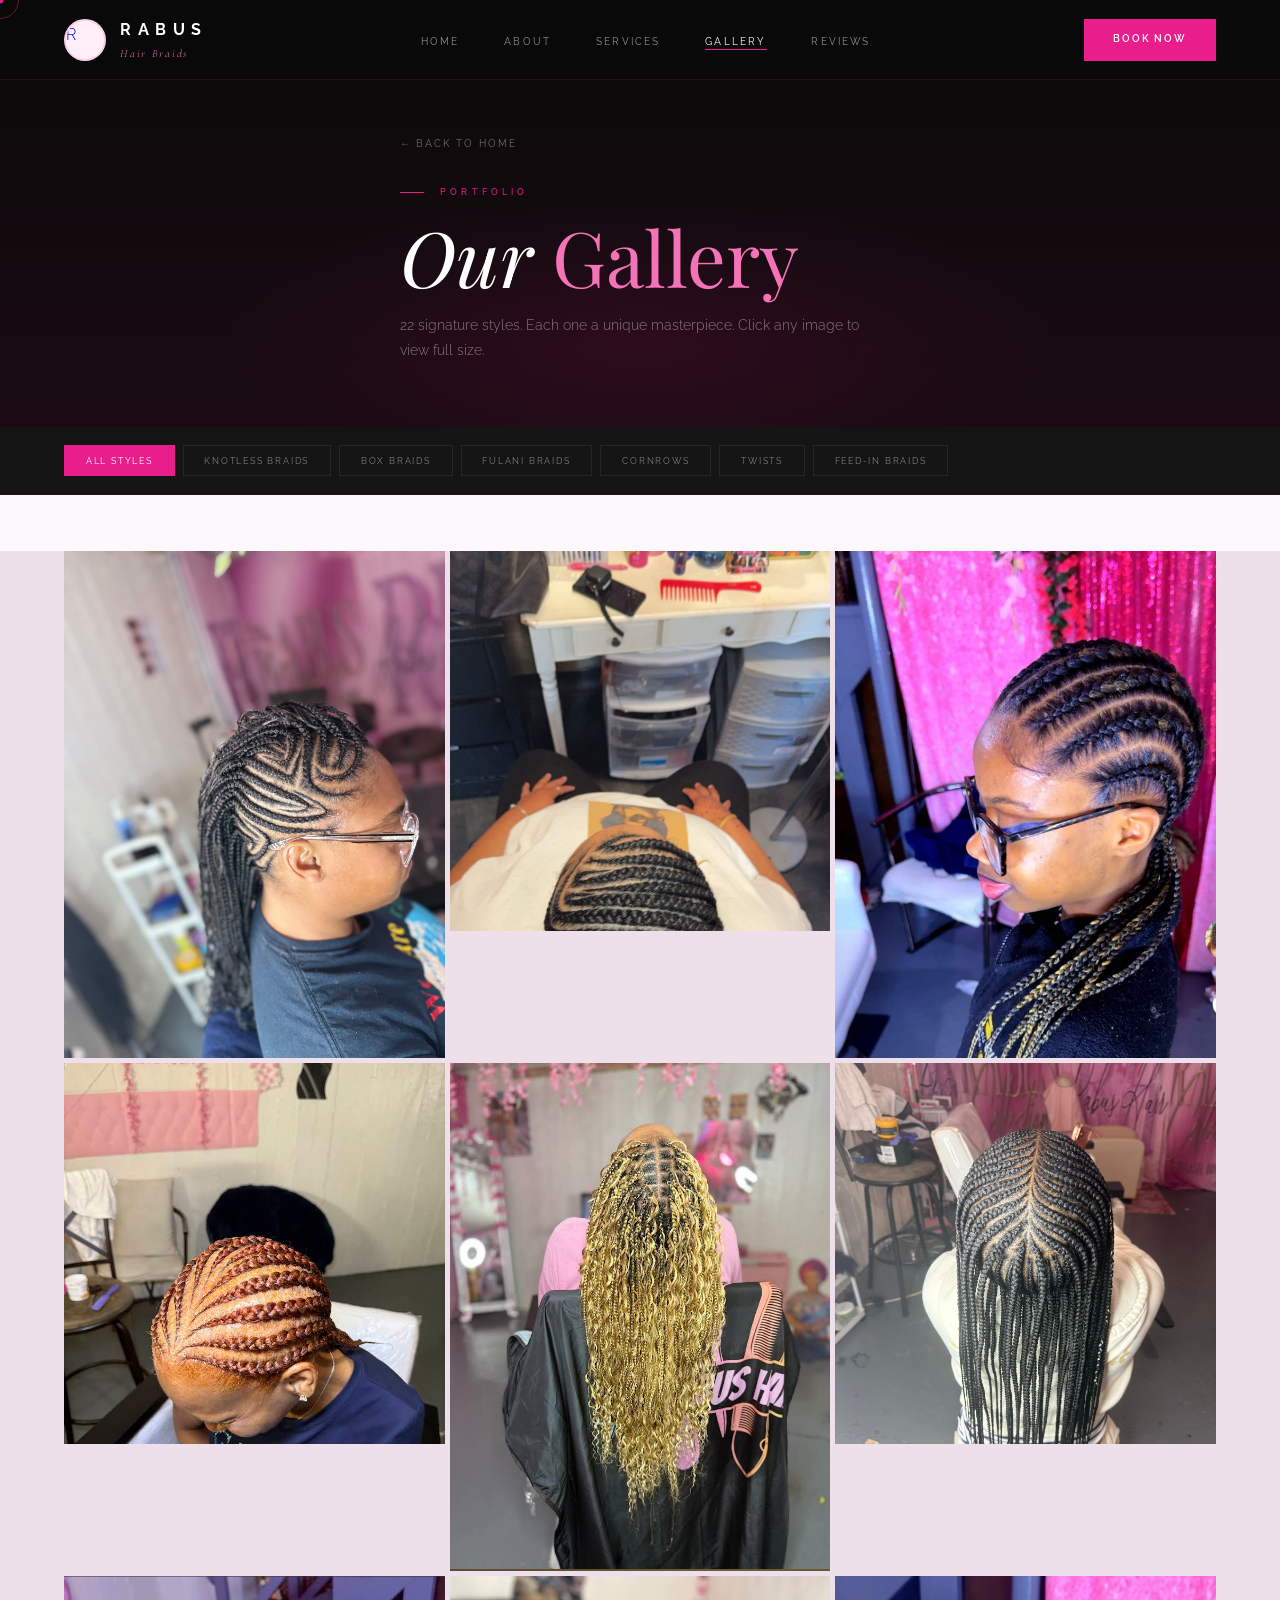
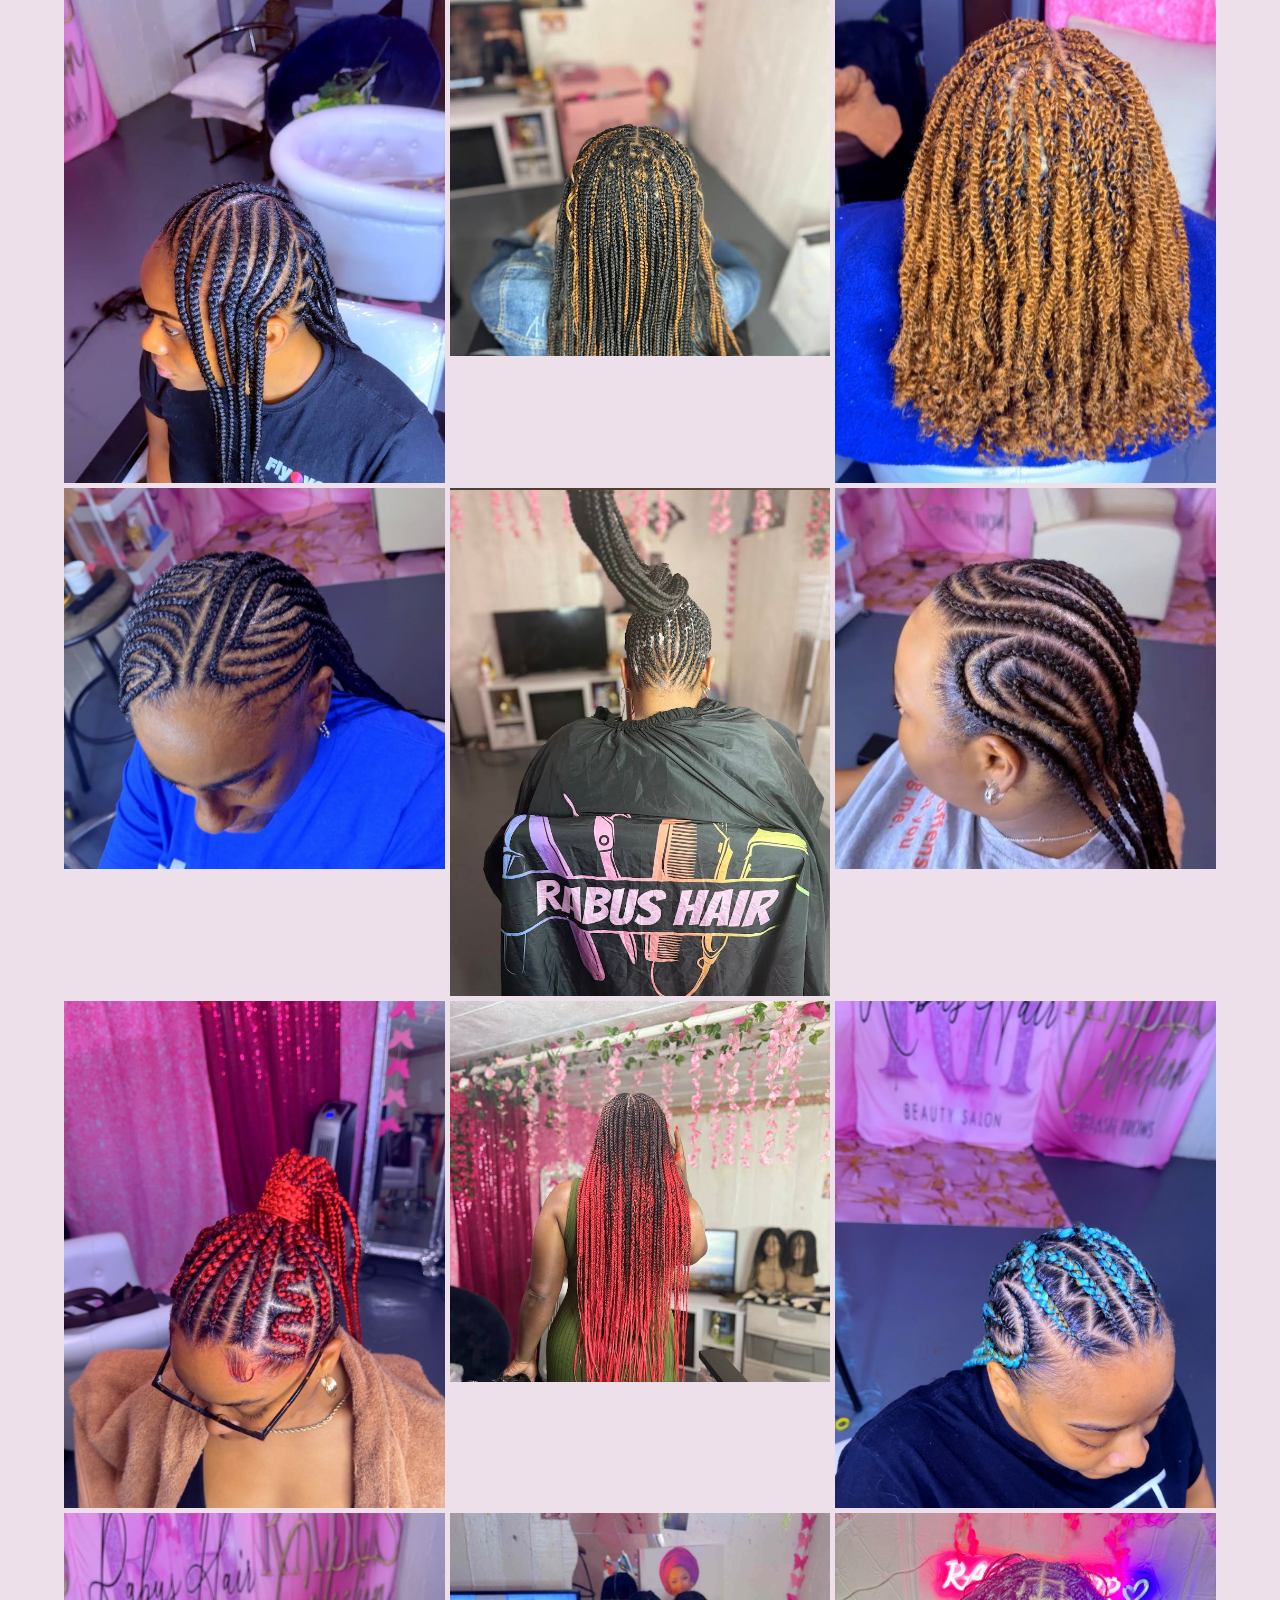
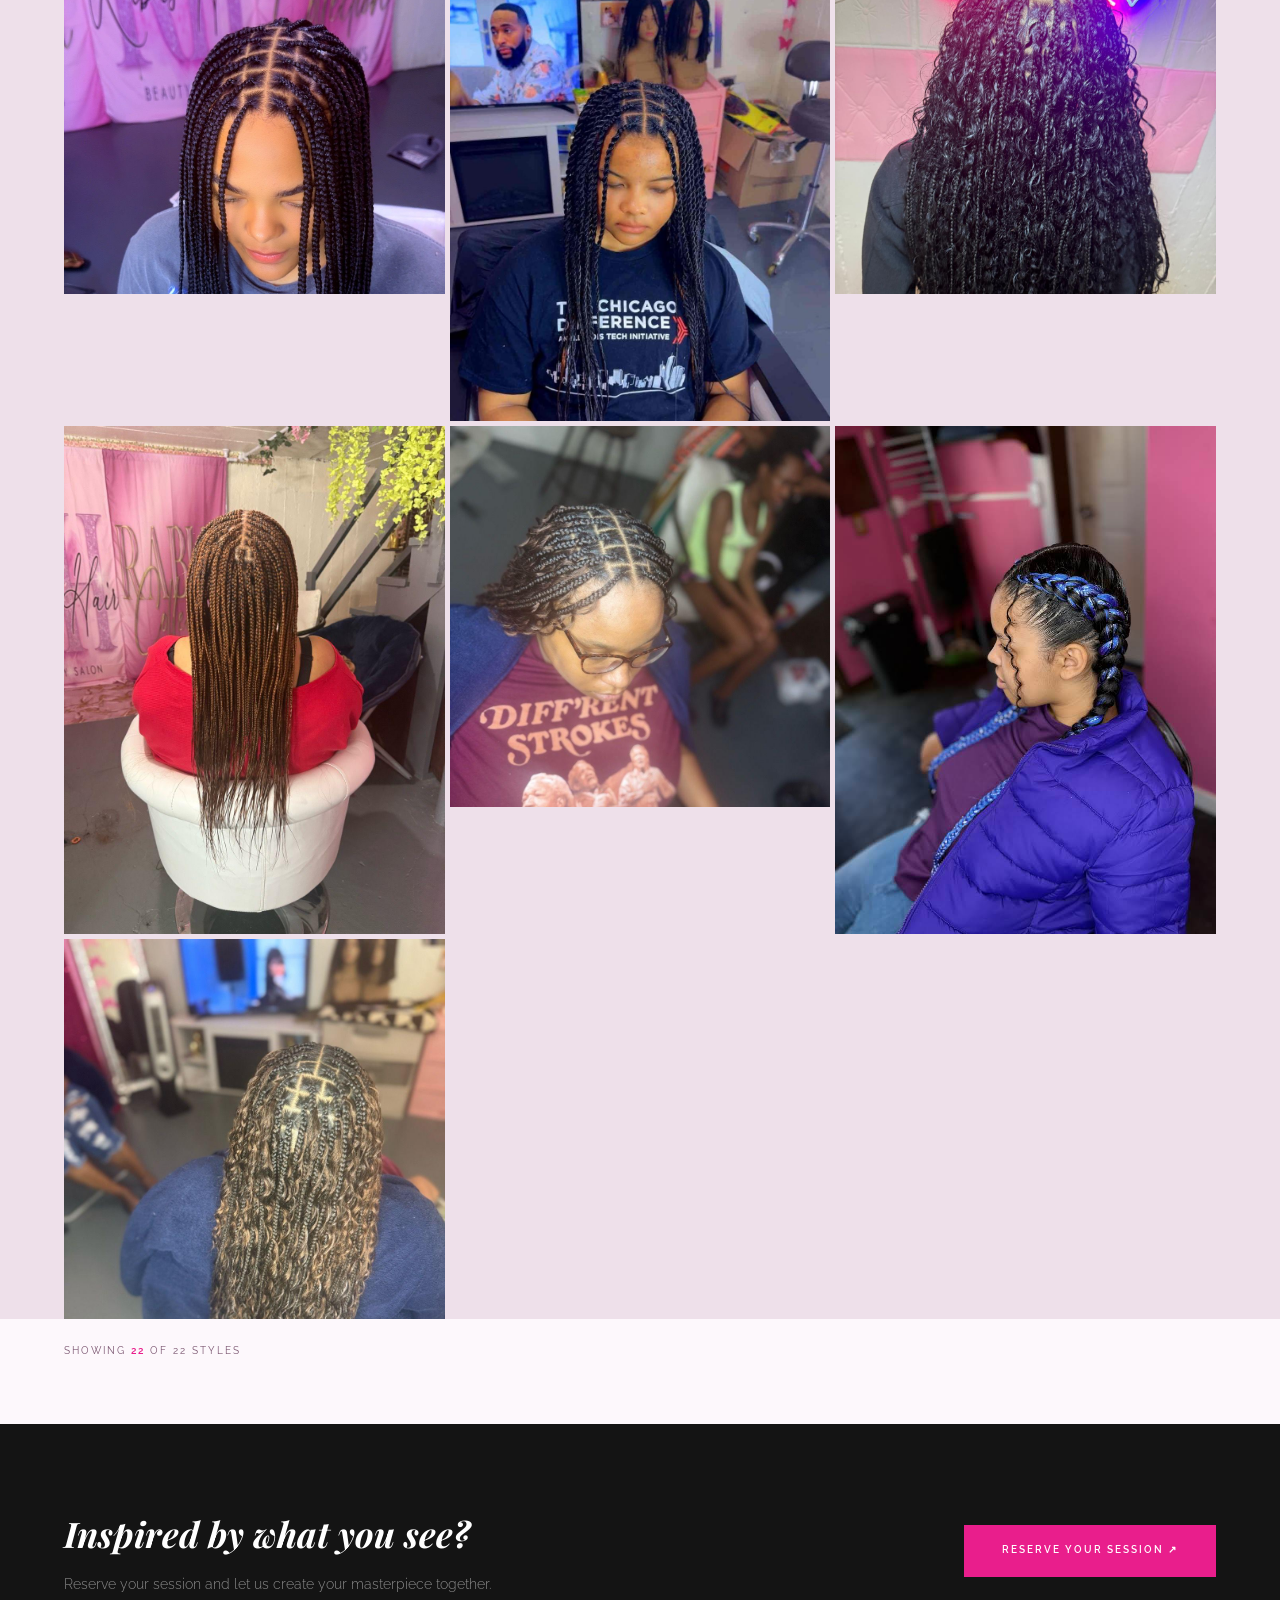
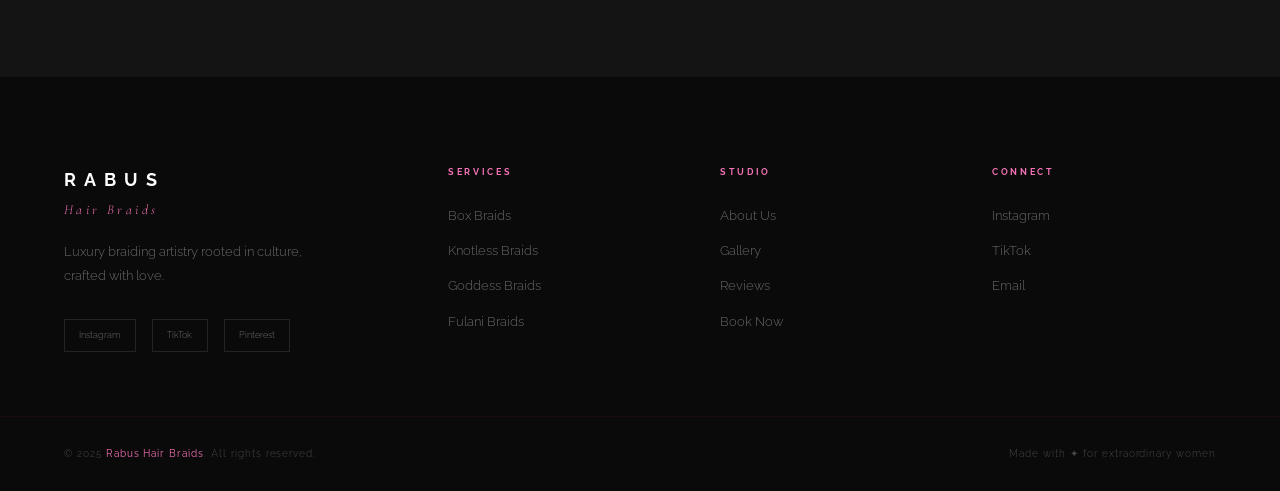
==== gallery.html @ b313e0d2 "Add files via upload" ====
<!DOCTYPE html>
<html lang="en">
<head>
  <meta charset="UTF-8">
  <meta name="viewport" content="width=device-width, initial-scale=1.0">
  <title>Gallery — Rabus Hair Braids</title>
  <link rel="preconnect" href="https://fonts.googleapis.com">
  <link rel="preconnect" href="https://fonts.gstatic.com" crossorigin>
  <link href="https://fonts.googleapis.com/css2?family=Playfair+Display:ital,wght@0,400;0,500;1,400;1,500&family=Raleway:wght@300;400;500;600;700&family=Cormorant+Garamond:ital,wght@0,400;1,400&display=swap" rel="stylesheet">
  <link rel="stylesheet" href="styles.css">
  <link rel="stylesheet" href="gallery.css">
</head>
<body class="gallery-page">

  <!-- CURSOR -->
  <div class="cursor" id="cursor">
    <div class="cur-ring"></div>
    <div class="cur-dot"></div>
  </div>

  <!-- TOP NAV -->
  <nav id="nav" class="scrolled">
    <a href="index.html" class="nav-logo">
      <div class="nav-logo-img">
        <img src="images/logo.png" alt="Rabus Logo"
          onerror="this.style.display='none'; this.nextElementSibling.style.display='flex'">
        <div class="nav-logo-fallback">R</div>
      </div>
      <div class="nav-logo-text">
        <span class="logo-name">RABUS</span>
        <span class="logo-tag">Hair Braids</span>
      </div>
    </a>
    <ul class="nav-links">
      <li><a href="index.html">Home</a></li>
      <li><a href="index.html#about">About</a></li>
      <li><a href="index.html#services">Services</a></li>
      <li><a href="gallery.html" class="nav-active">Gallery</a></li>
      <li><a href="index.html#reviews">Reviews</a></li>
    </ul>
    <a href="index.html#booking" class="nav-book">Book Now</a>
    <button class="nav-burger" id="burger" aria-label="Menu">
      <span></span><span></span><span></span>
    </button>
  </nav>

  <!-- MOBILE MENU -->
  <div class="mob-menu" id="mobMenu">
    <a href="index.html"   class="mob-link">Home</a>
    <a href="index.html#about"    class="mob-link">About</a>
    <a href="index.html#services" class="mob-link">Services</a>
    <a href="gallery.html" class="mob-link">Gallery</a>
    <a href="index.html#reviews"  class="mob-link">Reviews</a>
    <a href="index.html#booking" class="mob-link mob-book">Book Now</a>
  </div>

  <!-- GALLERY HERO -->
  <div class="g-hero">
    <div class="g-hero-bg"></div>
    <div class="wrap g-hero-content">
      <a href="index.html" class="g-back">← Back to Home</a>
      <p class="g-label">Portfolio</p>
      <h1 class="g-title">Our <em>Gallery</em></h1>
      <p class="g-desc">22 signature styles. Each one a unique masterpiece. Click any image to view full size.</p>
    </div>
  </div>

  <!-- FILTER TABS -->
  <div class="g-filters">
    <div class="wrap">
      <div class="ftabs">
        <button class="ftab active" data-filter="all">All Styles</button>
        <button class="ftab" data-filter="knotless">Knotless Braids</button>
        <button class="ftab" data-filter="box">Box Braids</button>
        <button class="ftab" data-filter="fulani">Fulani Braids</button>
        <button class="ftab" data-filter="cornrow">Cornrows</button>
        <button class="ftab" data-filter="twists">Twists</button>
        <button class="ftab" data-filter="feed-in">Feed-In Braids</button>
      </div>
    </div>
  </div>

  <!-- LIGHTBOX -->
  <div class="g-lightbox" id="lightbox">
    <button class="lb-close" onclick="closeLightbox()">×</button>
    <button class="lb-prev"  onclick="lbNav(-1)">←</button>
    <button class="lb-next"  onclick="lbNav(1)">→</button>
    <div class="lb-content">
      <img id="lbImg" src="" alt="">
      <div class="lb-info">
        <div class="lb-style" id="lbStyle"></div>
        <div class="lb-coll"  id="lbColl"></div>
      </div>
    </div>
    <div class="lb-count" id="lbCount"></div>
  </div>

  <!-- GALLERY GRID — 22 images -->
  <section class="g-section">
    <div class="g-grid" id="gGrid">

      <div class="g-item reveal" data-cat="cornrow" data-idx="0" onclick="openLb(0)">
        <img src="images/gallery1.jpg" alt="Intricate Cornrow" onerror="this.style.display='none'; this.nextElementSibling.style.display='flex'">
        <div class="g-ph">✦</div>
        <div class="g-overlay"><div class="g-style">Intricate Cornrow</div><div class="g-coll">Cornrow Collection</div><div class="g-view">View ↗</div></div>
      </div>

      <div class="g-item reveal r1" data-cat="box" data-idx="1" onclick="openLb(1)">
        <img src="images/gallery2.jpg" alt="Stitch Braids" onerror="this.style.display='none'; this.nextElementSibling.style.display='flex'">
        <div class="g-ph">◆</div>
        <div class="g-overlay"><div class="g-style">Stitch Braids</div><div class="g-coll">Box Braid Series</div><div class="g-view">View ↗</div></div>
      </div>

      <div class="g-item reveal r2" data-cat="feed-in" data-idx="2" onclick="openLb(2)">
        <img src="images/gallery3.jpg" alt="Feed-In Braids" onerror="this.style.display='none'; this.nextElementSibling.style.display='flex'">
        <div class="g-ph">⟡</div>
        <div class="g-overlay"><div class="g-style">Feed-In Braids</div><div class="g-coll">Feed-In Collection</div><div class="g-view">View ↗</div></div>
      </div>

      <div class="g-item reveal" data-cat="goddess" data-idx="3" onclick="openLb(3)">
        <img src="images/gallery4.jpg" alt="Goddess Braids" onerror="this.style.display='none'; this.nextElementSibling.style.display='flex'">
        <div class="g-ph">✧</div>
        <div class="g-overlay"><div class="g-style">Goddess Braids</div><div class="g-coll">Goddess Collection</div><div class="g-view">View ↗</div></div>
      </div>

      <div class="g-item reveal r1" data-cat="twists" data-idx="4" onclick="openLb(4)">
        <img src="images/gallery5.jpg" alt="Twist Style" onerror="this.style.display='none'; this.nextElementSibling.style.display='flex'">
        <div class="g-ph">❋</div>
        <div class="g-overlay"><div class="g-style">Twist Style</div><div class="g-coll">Twist Collection</div><div class="g-view">View ↗</div></div>
      </div>

      <div class="g-item reveal r2" data-cat="fulani" data-idx="5" onclick="openLb(5)">
        <img src="images/gallery6.jpg" alt="Fulani Braids" onerror="this.style.display='none'; this.nextElementSibling.style.display='flex'">
        <div class="g-ph">◈</div>
        <div class="g-overlay"><div class="g-style">Fulani Braids</div><div class="g-coll">Heritage Collection</div><div class="g-view">View ↗</div></div>
      </div>

      <div class="g-item reveal" data-cat="feed-in" data-idx="6" onclick="openLb(6)">
        <img src="images/gallery7.jpg" alt="Feed-In Braids" onerror="this.style.display='none'; this.nextElementSibling.style.display='flex'">
        <div class="g-ph">◉</div>
        <div class="g-overlay"><div class="g-style">Feed-In Braids</div><div class="g-coll">Feed-In Collection</div><div class="g-view">View ↗</div></div>
      </div>

      <div class="g-item reveal r1" data-cat="knotless" data-idx="7" onclick="openLb(7)">
        <img src="images/gallery8.jpg" alt="Knotless Braids" onerror="this.style.display='none'; this.nextElementSibling.style.display='flex'">
        <div class="g-ph">◐</div>
        <div class="g-overlay"><div class="g-style">Knotless Braids</div><div class="g-coll">Knotless Collection</div><div class="g-view">View ↗</div></div>
      </div>

      <div class="g-item reveal r2" data-cat="twists" data-idx="8" onclick="openLb(8)">
        <img src="images/gallery9.jpg" alt="Curly Twists" onerror="this.style.display='none'; this.nextElementSibling.style.display='flex'">
        <div class="g-ph">◇</div>
        <div class="g-overlay"><div class="g-style">Curly Twists</div><div class="g-coll">Twist Collection</div><div class="g-view">View ↗</div></div>
      </div>

      <div class="g-item reveal" data-cat="fulani" data-idx="9" onclick="openLb(9)">
        <img src="images/gallery10.jpg" alt="Fulani Braid" onerror="this.style.display='none'; this.nextElementSibling.style.display='flex'">
        <div class="g-ph">✦</div>
        <div class="g-overlay"><div class="g-style">Fulani Braids</div><div class="g-coll">Heritage Collection</div><div class="g-view">View ↗</div></div>
      </div>

      <div class="g-item reveal r1" data-cat="cornrow" data-idx="10" onclick="openLb(10)">
        <img src="images/gallery11.jpg" alt="Cornrows" onerror="this.style.display='none'; this.nextElementSibling.style.display='flex'">
        <div class="g-ph">◆</div>
        <div class="g-overlay"><div class="g-style">Cornrows</div><div class="g-coll">Cornrow Collection</div><div class="g-view">View ↗</div></div>
      </div>

      <div class="g-item reveal r2" data-cat="twists" data-idx="11" onclick="openLb(11)">
        <img src="images/gallery12.jpg" alt="Passion Twist" onerror="this.style.display='none'; this.nextElementSibling.style.display='flex'">
        <div class="g-ph">⟡</div>
        <div class="g-overlay"><div class="g-style">Passion Twist</div><div class="g-coll">Twist Collection</div><div class="g-view">View ↗</div></div>
      </div>

      <div class="g-item reveal" data-cat="feed-in" data-idx="12" onclick="openLb(12)">
        <img src="images/gallery13.jpg" alt="Feed-In Braids" onerror="this.style.display='none'; this.nextElementSibling.style.display='flex'">
        <div class="g-ph">✧</div>
        <div class="g-overlay"><div class="g-style">Feed-In Braids</div><div class="g-coll">Feed-In Collection</div><div class="g-view">View ↗</div></div>
      </div>

      <div class="g-item reveal r1" data-cat="fulani" data-idx="13" onclick="openLb(13)">
        <img src="images/gallery14.jpg" alt="Fulani Braids" onerror="this.style.display='none'; this.nextElementSibling.style.display='flex'">
        <div class="g-ph">❋</div>
        <div class="g-overlay"><div class="g-style">Fulani Braids</div><div class="g-coll">Heritage Collection</div><div class="g-view">View ↗</div></div>
      </div>

      <div class="g-item reveal r2" data-cat="knotless" data-idx="14" onclick="openLb(14)">
        <img src="images/gallery15.jpg" alt="Knotless Braids" onerror="this.style.display='none'; this.nextElementSibling.style.display='flex'">
        <div class="g-ph">◈</div>
        <div class="g-overlay"><div class="g-style">Knotless Braids</div><div class="g-coll">Knotless Collection</div><div class="g-view">View ↗</div></div>
      </div>

      <div class="g-item reveal" data-cat="knotless" data-idx="15" onclick="openLb(15)">
        <img src="images/gallery16.jpg" alt="Knotless Braids" onerror="this.style.display='none'; this.nextElementSibling.style.display='flex'">
        <div class="g-ph">◉</div>
        <div class="g-overlay"><div class="g-style">Knotless Braids</div><div class="g-coll">Knotless Collection</div><div class="g-view">View ↗</div></div>
      </div>

      <div class="g-item reveal r1" data-cat="knotless" data-idx="16" onclick="openLb(16)">
        <img src="images/gallery17.jpg" alt="Knotless Braids" onerror="this.style.display='none'; this.nextElementSibling.style.display='flex'">
        <div class="g-ph">◐</div>
        <div class="g-overlay"><div class="g-style">Knotless Braids</div><div class="g-coll">Knotless Collection</div><div class="g-view">View ↗</div></div>
      </div>

      <div class="g-item reveal r2" data-cat="knotless" data-idx="17" onclick="openLb(17)">
        <img src="images/gallery18.jpg" alt="Knotless Braids" onerror="this.style.display='none'; this.nextElementSibling.style.display='flex'">
        <div class="g-ph">◇</div>
        <div class="g-overlay"><div class="g-style">Knotless Braids</div><div class="g-coll">Knotless Collection</div><div class="g-view">View ↗</div></div>
      </div>

      <div class="g-item reveal" data-cat="box" data-idx="18" onclick="openLb(18)">
        <img src="images/gallery19.jpg" alt="Box Braids" onerror="this.style.display='none'; this.nextElementSibling.style.display='flex'">
        <div class="g-ph">✦</div>
        <div class="g-overlay"><div class="g-style">Box Braids</div><div class="g-coll">Box Braid Series</div><div class="g-view">View ↗</div></div>
      </div>

      <div class="g-item reveal r1" data-cat="box" data-idx="19" onclick="openLb(19)">
        <img src="images/gallery20.jpg" alt="Box Braids" onerror="this.style.display='none'; this.nextElementSibling.style.display='flex'">
        <div class="g-ph">◆</div>
        <div class="g-overlay"><div class="g-style">Box Braids</div><div class="g-coll">Box Braid Series</div><div class="g-view">View ↗</div></div>
      </div>

      <div class="g-item reveal r2" data-cat="cornrow feed-in" data-idx="20" onclick="openLb(20)">
        <img src="images/gallery21.jpg" alt="Feed-In Cornrows" onerror="this.style.display='none'; this.nextElementSibling.style.display='flex'">
        <div class="g-ph">⟡</div>
        <div class="g-overlay"><div class="g-style">Feed-In Cornrows</div><div class="g-coll">Cornrow Collection</div><div class="g-view">View ↗</div></div>
      </div>

      <div class="g-item reveal" data-cat="box" data-idx="21" onclick="openLb(21)">
        <img src="images/gallery22.jpg" alt="Box Braids" onerror="this.style.display='none'; this.nextElementSibling.style.display='flex'">
        <div class="g-ph">✧</div>
        <div class="g-overlay"><div class="g-style">Box Braids</div><div class="g-coll">Box Braid Series</div><div class="g-view">View ↗</div></div>
      </div>

    </div>
    <div class="g-count-bar">Showing <span id="gCount">22</span> of 22 styles</div>
  </section>

  <!-- BOOK CTA -->
  <div class="g-cta-strip">
    <div class="wrap g-cta-inner reveal">
      <div>
        <h2 class="g-cta-title">Inspired by what you see?</h2>
        <p class="g-cta-desc">Reserve your session and let us create your masterpiece together.</p>
      </div>
      <a href="index.html#booking" class="btn-pink">Reserve Your Session ↗</a>
    </div>
  </div>

  <!-- FOOTER -->
  <footer>
    <div class="footer-top">
      <div class="wrap footer-grid">
        <div class="ft-brand">
          <a href="index.html" class="ft-logo"><span>RABUS</span><em>Hair Braids</em></a>
          <p>Luxury braiding artistry rooted in culture, crafted with love.</p>
          <div class="ft-social">
            <a href="#">Instagram</a><a href="#">TikTok</a><a href="#">Pinterest</a>
          </div>
        </div>
        <div class="ft-col">
          <h4>Services</h4>
          <a href="index.html#services">Box Braids</a>
          <a href="index.html#services">Knotless Braids</a>
          <a href="index.html#services">Goddess Braids</a>
          <a href="index.html#services">Fulani Braids</a>
        </div>
        <div class="ft-col">
          <h4>Studio</h4>
          <a href="index.html#about">About Us</a>
          <a href="gallery.html">Gallery</a>
          <a href="index.html#reviews">Reviews</a>
          <a href="index.html#booking">Book Now</a>
        </div>
        <div class="ft-col">
          <h4>Connect</h4>
          <a href="#">Instagram</a>
          <a href="#">TikTok</a>
          <a href="/cdn-cgi/l/email-protection#8ce4e9e0e0e3ccfeedeef9ffeefeede5e8ffa2efe3e1">Email</a>
        </div>
      </div>
    </div>
    <div class="footer-bottom">
      <div class="wrap footer-btm">
        <span>© 2025 <strong>Rabus Hair Braids</strong>. All rights reserved.</span>
        <span>Made with ✦ for extraordinary women</span>
      </div>
    </div>
  </footer>

  <!-- MOBILE BOTTOM NAV — Gallery active -->

  <script
---- styles.css ----
/* ============================================
   RABUS HAIR BRAIDS — styles.css FINAL CLEAN
   Pink + Black + White
   NO bottom nav
============================================ */
*, *::before, *::after { margin: 0; padding: 0; box-sizing: border-box; }

:root {
  --pink:       #E91E8C;
  --pink-dark:  #C2157A;
  --pink-light: #F472B6;
  --pink-pale:  #FFF0F8;
  --black:      #0A0A0A;
  --black2:     #141414;
  --black3:     #1C1C1C;
  --white:      #FFFFFF;
  --off:        #FDF8FC;
  --cream:      #FBF3F9;
  --muted:      #7A5570;
  --text:       #1A0A14;
  --text2:      #4A4A6A;
  --border:     rgba(233,30,140,0.15);
  --fp: 'Playfair Display', serif;
  --fr: 'Raleway', sans-serif;
  --fc: 'Cormorant Garamond', serif;
  --ease: cubic-bezier(0.16, 1, 0.3, 1);
}

html { scroll-behavior: smooth; }
body { background: var(--off); color: var(--text); font-family: var(--fr); font-weight: 300; line-height: 1.7; overflow-x: hidden; cursor: none; }
::-webkit-scrollbar { width: 3px; }
::-webkit-scrollbar-thumb { background: var(--pink); border-radius: 2px; }
.wrap { max-width: 1280px; margin: 0 auto; padding: 0 4rem; }
section { padding: 9rem 0; }
img { display: block; width: 100%; height: 100%; object-fit: cover; }

/* ===== LOADER ===== */
.loader { position: fixed; inset: 0; z-index: 9999; background: var(--black); display: flex; align-items: center; justify-content: center; transition: opacity 0.7s var(--ease), visibility 0.7s; animation: loaderOut 0s 4s forwards; }
@keyframes loaderOut { to { opacity: 0; visibility: hidden; pointer-events: none; } }
.loader.done { opacity: 0; visibility: hidden; pointer-events: none; animation: none; }
.loader-box { text-align: center; }
.loader-r { font-family: var(--fp); font-size: 5rem; color: var(--pink); line-height: 1; margin-bottom: 0.8rem; animation: fadeUp 0.8s var(--ease) 0.2s both; }
.loader-name { font-family: var(--fr); font-size: 1rem; font-weight: 500; letter-spacing: 0.5em; text-transform: uppercase; color: var(--white); animation: fadeUp 0.8s var(--ease) 0.4s both; }
.loader-bar-wrap { width: 160px; height: 2px; background: rgba(255,255,255,0.1); margin: 1.5rem auto 1rem; overflow: hidden; }
.loader-bar-fill { height: 100%; background: linear-gradient(90deg, var(--pink), var(--pink-light)); width: 0; animation: barGrow 2s var(--ease) 0.5s forwards; }
@keyframes barGrow { to { width: 100%; } }
.loader-sub { font-family: var(--fc); font-size: 0.85rem; font-style: italic; letter-spacing: 0.2em; color: rgba(255,255,255,0.4); animation: fadeUp 0.8s var(--ease) 0.8s both; }
@keyframes fadeUp { from{opacity:0;transform:translateY(16px)} to{opacity:1;transform:translateY(0)} }

/* ===== SUCCESS ===== */
.success-overlay { position: fixed; inset: 0; z-index: 9990; background: rgba(10,10,10,0.9); backdrop-filter: blur(12px); display: flex; align-items: center; justify-content: center; opacity: 0; visibility: hidden; transition: opacity 0.5s, visibility 0.5s; }
.success-overlay.show { opacity: 1; visibility: visible; }
.success-box { background: var(--white); padding: 4rem 3rem; text-align: center; max-width: 460px; width: 92%; position: relative; overflow: hidden; transform: scale(0.8) translateY(30px); transition: transform 0.5s var(--ease); border-radius: 4px; }
.success-overlay.show .success-box { transform: scale(1) translateY(0); }
.success-box::before { content: ''; position: absolute; top: 0; left: 3rem; right: 3rem; height: 3px; background: linear-gradient(90deg, transparent, var(--pink), transparent); }
.success-ring { width: 80px; height: 80px; border-radius: 50%; border: 2px solid var(--pink-light); display: flex; align-items: center; justify-content: center; margin: 0 auto 1.5rem; animation: popIn 0.6s var(--ease) 0.3s both; }
@keyframes popIn { from{transform:scale(0);opacity:0} to{transform:scale(1);opacity:1} }
.success-tick { font-size: 2rem; color: var(--pink); }
.success-burst { position: absolute; top: 35%; left: 50%; transform: translate(-50%,-50%); pointer-events: none; }
.success-burst span { position: absolute; width: 5px; height: 5px; background: var(--pink-light); border-radius: 50%; opacity: 0; }
.success-overlay.show .success-burst span { animation: burst 0.9s var(--ease) 0.65s forwards; }
.success-burst span:nth-child(1){--a:0deg} .success-burst span:nth-child(2){--a:60deg;animation-delay:.68s!important} .success-burst span:nth-child(3){--a:120deg;animation-delay:.71s!important} .success-burst span:nth-child(4){--a:180deg} .success-burst span:nth-child(5){--a:240deg;animation-delay:.68s!important} .success-burst span:nth-child(6){--a:300deg;animation-delay:.71s!important}
@keyframes burst{0%{transform:rotate(var(--a)) translateY(0);opacity:1}100%{transform:rotate(var(--a)) translateY(-70px);opacity:0}}
.success-title { font-family: var(--fp); font-size: 2rem; font-style: italic; color: var(--black); margin-bottom: 0.8rem; }
.success-msg { font-size: 0.88rem; color: var(--muted); line-height: 1.7; margin-bottom: 1rem; }
.success-details { background: var(--pink-pale); padding: 1rem 1.2rem; margin-bottom: 2rem; font-size: 0.82rem; line-height: 2; text-align: left; border-radius: 4px; }
.success-details strong { color: var(--pink-dark); }
.success-btn { background: var(--pink); color: var(--white); border: none; padding: 0.9rem 2.5rem; font-family: var(--fr); font-size: 0.62rem; font-weight: 600; letter-spacing: 0.2em; text-transform: uppercase; cursor: pointer; transition: background 0.3s; }
.success-btn:hover { background: var(--pink-dark); }

/* ===== CURSOR ===== */
.cursor { position: fixed; top: 0; left: 0; pointer-events: none; z-index: 9998; }
.cur-ring { position: absolute; width: 38px; height: 38px; border: 1.5px solid rgba(233,30,140,0.45); border-radius: 50%; transform: translate(-50%,-50%); transition: width 0.35s var(--ease), height 0.35s var(--ease); }
.cur-dot  { position: absolute; width: 7px; height: 7px; background: var(--pink); border-radius: 50%; transform: translate(-50%,-50%); transition: opacity 0.3s; }
body.hov .cur-ring { width: 65px; height: 65px; border-color: var(--pink); }
body.hov .cur-dot  { opacity: 0; }
@media (max-width: 768px) { .cursor { display: none; } }

/* ===== NAV ===== */
nav#nav { position: fixed; top: 0; left: 0; right: 0; z-index: 100; display: flex; align-items: center; justify-content: space-between; padding: 1.6rem 4rem; transition: background 0.4s, padding 0.4s; }
nav#nav.scrolled { background: rgba(10,10,10,0.97); backdrop-filter: blur(20px); padding: 1rem 4rem; border-bottom: 1px solid rgba(233,30,140,0.15); }
.nav-logo { display: flex; align-items: center; gap: 0.9rem; text-decoration: none; }
.nav-logo-img { width: 42px; height: 42px; border-radius: 50%; overflow: hidden; background: var(--pink-pale); border: 2px solid var(--border); flex-shrink: 0; }
.nav-logo-img img { width: 100%; height: 100%; object-fit: cover; display: block; }
.nav-logo-text { display: flex; flex-direction: column; gap: 1px; }
.logo-name { font-family: var(--fr); font-size: 1rem; font-weight: 700; letter-spacing: 0.4em; text-transform: uppercase; color: var(--white); }
.logo-tag  { font-family: var(--fc); font-size: 0.7rem; font-style: italic; color: var(--pink-light); letter-spacing: 0.15em; }
.nav-links { display: flex; gap: 2.8rem; list-style: none; }
.nav-links a { font-family: var(--fr); font-size: 0.62rem; font-weight: 400; letter-spacing: 0.22em; text-transform: uppercase; color: rgba(255,255,255,0.55); text-decoration: none; transition: color 0.3s; position: relative; }
.nav-links a::after { content: ''; position: absolute; bottom: -3px; left: 0; right: 100%; height: 1px; background: var(--pink); transition: right 0.4s var(--ease); }
.nav-links a:hover, .nav-links a.nav-active { color: var(--white); }
.nav-links a:hover::after, .nav-links a.nav-active::after { right: 0; }
.nav-book { font-family: var(--fr); font-size: 0.6rem; font-weight: 600; letter-spacing: 0.2em; text-transform: uppercase; color: var(--white); background: var(--pink); border: none; padding: 0.8rem 1.8rem; cursor: pointer; text-decoration: none; transition: background 0.3s, transform 0.3s; white-space: nowrap; }
.nav-book:hover { background: var(--pink-dark); transform: translateY(-1px); }
.nav-burger { display: none; flex-direction: column; gap: 5px; background: none; border: none; cursor: pointer; padding: 4px; }
.nav-burger span { display: block; width: 22px; height: 1.5px; background: var(--white); transition: all 0.3s; }
.nav-burger.open span:nth-child(1) { transform: rotate(45deg) translate(5px,4px); }
.nav-burger.open span:nth-child(2) { opacity: 0; }
.nav-burger.open span:nth-child(3) { transform: rotate(-45deg) translate(5px,-4px); }
.mob-menu { position: fixed; inset: 0; z-index: 99; background: var(--black); display: flex; flex-direction: column; align-items: center; justify-content: center; gap: 2.2rem; transform: translateX(100%); transition: transform 0.6s var(--ease); }
.mob-menu.open { transform: translateX(0); }
.mob-link { font-family: var(--fp); font-size: 2.6rem; font-style: italic; color: var(--white); text-decoration: none; transition: color 0.3s; }
.mob-link:hover, .mob-book { color: var(--pink-light); }

/* ===== HERO ===== */
#hero { min-height: 100vh; background: linear-gradient(135deg, #0A0A0A 0%, #1C0A14 60%, #0A0A0A 100%); position: relative; display: flex; align-items: center; padding: 8rem 4rem 5rem; overflow: hidden; }
#hero::before { content: ''; position: absolute; inset: 0; background: radial-gradient(ellipse 60% 70% at 70% 50%, rgba(233,30,140,0.18) 0%, transparent 60%); pointer-events: none; }
.hero-inner { position: relative; z-index: 1; max-width: 1280px; width: 100%; margin: 0 auto; display: grid; grid-template-columns: 1fr 1fr; gap: 5rem; align-items: center; }
.hero-tag { display: flex; align-items: center; gap: 1rem; margin-bottom: 2.5rem; animation: fadeUp 0.9s var(--ease) 0.4s both; }
.tag-line { width: 40px; height: 1px; background: var(--pink-light); flex-shrink: 0; }
.tag-words { font-family: var(--fr); font-size: 0.62rem; font-weight: 400; letter-spacing: 0.4em; text-transform: uppercase; color: var(--pink-light); }
.hero-title { font-family: var(--fp); font-size: clamp(3.5rem,7vw,7.5rem); font-weight: 500; line-height: 0.96; color: var(--white); margin-bottom: 2.5rem; }
.ht { display: block; opacity: 0; animation: fadeUp 1s var(--ease) forwards; }
.ht:nth-child(1){animation-delay:0.3s} .ht:nth-child(2){animation-delay:0.5s} .ht:nth-child(3){animation-delay:0.7s}
.ht.italic { font-style: italic; color: var(--pink-light); }
.hero-desc { font-size: 0.92rem; color: rgba(255,255,255,0.55); max-width: 420px; line-height: 1.9; margin-bottom: 3.5rem; animation: fadeUp 0.9s var(--ease) 1s both; }
.hero-actions { display: flex; align-items: center; gap: 2rem; animation: fadeUp 0.9s var(--ease) 1.2s both; }
.btn-pink  { font-family: var(--fr); font-size: 0.62rem; font-weight: 600; letter-spacing: 0.2em; text-transform: uppercase; color: var(--white); background: var(--pink); border: none; padding: 1.1rem 2.4rem; text-decoration: none; transition: background 0.3s, transform 0.3s; display: inline-block; cursor: pointer; }
.btn-pink:hover { background: var(--pink-dark); transform: translateY(-2px); }
.btn-clear { font-family: var(--fr); font-size: 0.62rem; font-weight: 400; letter-spacing: 0.2em; text-transform: uppercase; color: rgba(255,255,255,0.55); text-decoration: none; border-bottom: 1px solid rgba(255,255,255,0.25); padding-bottom: 2px; transition: color 0.3s, border-color 0.3s; }
.btn-clear:hover { color: var(--pink-light); border-color: var(--pink-light); }
.hero-photo-wrap { position: relative; animation: fadeUp 0.9s var(--ease) 0.6s both; }
.hero-photo-wrap::before { content: ''; position: absolute; top: -12px; left: -12px; right: 12px; bottom: 12px; border: 1.5px solid rgba(233,30,140,0.25); z-index: 0; pointer-events: none; }
.hero-photo { width: 100%; aspect-ratio: 3/4; object-fit: cover; object-position: center top; display: block; position: relative; z-index: 1; }
.hero-stat { position: absolute; bottom: -1.5rem; left: -2.5rem; background: var(--pink); color: var(--white); padding: 1.2rem 1.8rem; z-index: 2; }
.stat-big { font-family: var(--fp); font-size: 2.2rem; font-style: italic; line-height: 1; }
.stat-sm  { font-family: var(--fr); font-size: 0.58rem; font-weight: 500; letter-spacing: 0.15em; text-transform: uppercase; margin-top: 0.2rem; opacity: 0.85; }
.hero-scroll-hint { position: absolute; bottom: 2.5rem; left: 4rem; display: flex; align-items: center; gap: 1rem; animation: fadeUp 0.8s ease 1.8s both; }
.scroll-bar { width: 1px; height: 50px; background: linear-gradient(to bottom, var(--pink), transparent); }
.hero-scroll-hint span { font-family: var(--fr); font-size: 0.55rem; letter-spacing: 0.3em; text-transform: uppercase; color: rgba(255,255,255,0.35); writing-mode: vertical-rl; }

/* ===== TICKER ===== */
.ticker-wrap { background: var(--pink); padding: 0.9rem 0; overflow: hidden; }
.ticker-inner { display: flex; gap: 2.5rem; align-items: center; white-space: nowrap; width: max-content; animation: tick 28s linear infinite; }
.ticker-inner span { font-family: var(--fr); font-size: 0.52rem; font-weight: 600; letter-spacing: 0.32em; text-transform: uppercase; color: rgba(255,255,255,0.85); }
.sep { color: rgba(255,255,255,0.4) !important; }
@keyframes tick { from{transform:translateX(0)} to{transform:translateX(-50%)} }

/* ===== ABOUT ===== */
#about { background: var(--cream); }
.about-grid { display: grid; grid-template-columns: 1fr 1.1fr; gap: 7rem; align-items: center; }
.about-imgs { position: relative; padding: 2rem 2rem 4.5rem 0; }
.ab-big { width: 85%; aspect-ratio: 4/5; overflow: hidden; background: var(--pink-pale); }
.ab-big img { width: 100%; height: 100%; object-fit: cover; }
.ab-small { position: absolute; bottom: 0; right: 0; width: 44%; aspect-ratio: 1; overflow: hidden; background: var(--pink-pale); border: 5px solid var(--cream); }
.ab-small img { width: 100%; height: 100%; object-fit: cover; }
.ab-badge { position: absolute; top: 0; left: -1rem; background: var(--pink); color: var(--white); padding: 1.2rem 1.5rem; text-align: center; }
.ab-num { font-family: var(--fp); font-size: 2.8rem; font-style: italic; line-height: 1; }
.ab-lbl { font-family: var(--fr); font-size: 0.5rem; font-weight: 600; letter-spacing: 0.15em; text-transform: uppercase; margin-top: 0.3rem; opacity: 0.88; }
.eyebrow { font-family: var(--fr); font-size: 0.58rem; font-weight: 600; letter-spacing: 0.45em; text-transform: uppercase; color: var(--pink); margin-bottom: 1.2rem; display: flex; align-items: center; gap: 1rem; }
.eyebrow::before { content: ''; width: 24px; height: 1px; background: var(--pink); }
.sec-title { font-family: var(--fp); font-size: clamp(2.5rem,4.5vw,4.5rem); font-weight: 400; color: var(--text); line-height: 1.08; margin-bottom: 1.8rem; }
.sec-title em { font-style: italic; color: var(--pink); }
.sec-title.dark { color: var(--black); }
.sec-title.dark em { color: var(--pink); }
.body-text { font-size: 0.9rem; color: var(--muted); line-height: 1.9; margin-bottom: 1.4rem; }
.pillars { display: grid; grid-template-columns: 1fr 1fr; gap: 1.5rem; margin-top: 2.5rem; }
.pillar { border-top: 2px solid var(--pink-pale); padding-top: 1rem; }
.pillar-icon { font-size: 1rem; color: var(--pink); margin-bottom: 0.5rem; }
.pillar-name { font-family: var(--fp); font-size: 1.1rem; color: var(--black); margin-bottom: 0.4rem; font-weight: 500; }
.pillar-desc { font-size: 0.76rem; color: var(--muted); line-height: 1.7; }

/* ===== REVEAL ===== */
.reveal { opacity: 1; transform: translateY(0); }
.reveal.animate-in { opacity: 0; transform: translateY(28px); transition: opacity 0.9s var(--ease), transform 0.9s var(--ease); }
.reveal.animate-in.visible { opacity: 1; transform: translateY(0); }
.r1 { transition-delay: 0.1s; } .r2 { transition-delay: 0.2s; } .r3 { transition-delay: 0.3s; }

/* ===== STATS BAND ===== */
.stats-band { background: var(--pink); padding: 3rem 0; }
.stats-row { display: flex; align-items: center; justify-content: center; gap: 4rem; }
.s-item { text-align: center; }
.s-num { font-family: var(--fp); font-size: 2.8rem; font-style: italic; color: var(--white); line-height: 1; }
.s-lbl { font-family: var(--fr); font-size: 0.58rem; font-weight: 400; letter-spacing: 0.2em; text-transform: uppercase; color: rgba(255,255,255,0.7); margin-top: 0.4rem; }
.s-div { width: 1px; height: 50px; background: rgba(255,255,255,0.2); }

/* ===== SERVICES ===== */
#services { background: var(--black); }
.svc-top { display: flex; justify-content: space-between; align-items: flex-end; margin-bottom: 4rem; }
.svc-sub { font-size: 0.88rem; color: rgba(255,255,255,0.45); text-align: right; line-height: 1.8; max-width: 220px; }
.svc-grid { display: grid; grid-template-columns: repeat(3,1fr); gap: 1.5px; background: rgba(233,30,140,0.06); }
.svc-card { background: var(--black3); overflow: hidden; display: flex; flex-direction: column; position: relative; transition: background 0.4s; }
.svc-card::after { content: ''; position: absolute; bottom: 0; left: 0; right: 0; height: 2px; background: linear-gradient(90deg, transparent, var(--pink), transparent); transform: scaleX(0); transition: transform 0.5s var(--ease); }
.svc-card:hover { background: #1A0A14; }
.svc-card:hover::after { transform: scaleX(1); }
.svc-img { width: 100%; height: 220px; overflow: hidden; position: relative; background: #1A0A14; flex-shrink: 0; }
.svc-img img { width: 100%; height: 100%; object-fit: cover; object-position: center top; display: block; transition: transform 0.6s var(--ease); }
.svc-card:hover .svc-img img { transform: scale(1.06); }
.svc-img-ph { position: absolute; inset: 0; display: none; align-items: center; justify-content: center; font-family: var(--fp); font-size: 4rem; color: rgba(233,30,140,0.08); background: #1A0A14; }
.svc-body { padding: 1.6rem 1.8rem 1.8rem; display: flex; flex-direction: column; flex: 1; }
.svc-name  { font-family: var(--fp); font-size: 1.4rem; font-style: italic; color: var(--white); margin-bottom: 0.6rem; }
.svc-desc  { font-size: 0.8rem; color: rgba(255,255,255,0.65); line-height: 1.8; margin-bottom: 1.5rem; flex: 1; }
.svc-foot  { display: flex; align-items: flex-end; justify-content: space-between; }
.svc-price { font-family: var(--fp); font-size: 1.3rem; font-style: italic; color: var(--pink-light); }
.svc-time  { font-family: var(--fr); font-size: 0.58rem; letter-spacing: 0.12em; text-transform: uppercase; color: rgba(255,255,255,0.45); margin-top: 0.2rem; }
.svc-btn   { font-family: var(--fr); font-size: 0.58rem; font-weight: 600; letter-spacing: 0.15em; text-transform: uppercase; color: var(--white); background: var(--pink); border: none; padding: 0.65rem 1.2rem; text-decoration: none; transition: background 0.3s; cursor: pointer; flex-shrink: 0; }
.svc-btn:hover { background: var(--pink-dark); }

/* ===== GALLERY PREVIEW ===== */
#gallery-preview { background: var(--off); }
.gp-head { display: flex; justify-content: space-between; align-items: flex-end; margin-bottom: 2.5rem; }
.view-all { font-family: var(--fr); font-size: 0.62rem; font-weight: 600; letter-spacing: 0.2em; text-transform: uppercase; color: var(--pink-dark); border: 1.5px solid var(--border); padding: 0.85rem 1.8rem; text-decoration: none; transition: all 0.3s; white-space: nowrap; }
.view-all:hover { background: var(--pink); color: var(--white); border-color: var(--pink); }
.gp-grid { display: grid; grid-template-columns: repeat(4,1fr); gap: 4px; background: #EEE0EA; }
.gp-card { position: relative; overflow: hidden; cursor: pointer; background: #EEE0EA; aspect-ratio: 3/4; }
.gp-card.big { grid-column: span 2; aspect-ratio: 1; }
.gp-card img { width: 100%; height: 100%; object-fit: cover; display: block; transition: transform 0.8s var(--ease); }
.gp-card:hover img { transform: scale(1.06); }
.gp-ph { position: absolute; inset: 0; display: flex; align-items: center; justify-content: center; font-family: var(--fp); font-size: 4rem; color: rgba(233,30,140,0.08); }
.gp-info { position: absolute; inset: 0; background: linear-gradient(to top, rgba(10,10,10,0.9) 0%, transparent 45%); opacity: 0; transition: opacity 0.4s; display: flex; flex-direction: column; justify-content: flex-end; padding: 1.5rem; }
.gp-card:hover .gp-info { opacity: 1; }
.gp-name { font-family: var(--fp); font-size: 1.2rem; font-style: italic; color: var(--white); }
.gp-cat  { font-family: var(--fr); font-size: 0.55rem; font-weight: 400; letter-spacing: 0.2em; text-transform: uppercase; color: var(--pink-light); margin-top: 0.3rem; }
.gp-cover { position: absolute; inset: 0; z-index: 3; }
.gp-cta { text-align: center; margin-top: 2.5rem; }

/* ===== REVIEWS ===== */
#reviews { background: var(--cream); }
.rv-top    { display: grid; grid-template-columns: 1fr 1fr; gap: 2rem; margin-top: 3rem; margin-bottom: 2rem; }
.rv-bottom { display: grid; grid-template-columns: repeat(3,1fr); gap: 2rem; }
.rv-card { background: var(--white); border: 1px solid var(--border); padding: 2.2rem; display: flex; flex-direction: column; gap: 1.2rem; transition: box-shadow 0.4s, transform 0.4s; }
.rv-card:hover { box-shadow: 0 16px 50px rgba(233,30,140,0.1); transform: translateY(-4px); }
.rv-card.dark { background: var(--black); border-color: transparent; }
.rv-card.dark .rv-text { color: rgba(255,255,255,0.82); }
.rv-card.dark .rv-name { color: var(--white); }
.rv-card.dark .rv-role { color: rgba(255,255,255,0.48); }
.rv-card.dark .rv-av   { background: var(--pink-light); color: var(--black); }
.rv-card.dark .rv-line { background: var(--pink-light); }
.rv-card.dark .rv-q    { color: var(--pink-light); }
.rv-card.dark .rv-stars{ color: var(--pink-light); }
.rv-stars { color: var(--pink); font-size: 0.85rem; letter-spacing: 0.06em; }
.rv-q { font-family: var(--fp); font-size: 5rem; line-height: 0.7; color: var(--pink-light); opacity: 0.5; margin-bottom: -0.8rem; }
.rv-text { font-family: var(--fc); font-size: 0.9rem; font-style: italic; color: #2A1020; line-height: 1.9; }
.rv-line { width: 30px; height: 1px; background: var(--pink-light); opacity: 0.5; }
.rv-who { display: flex; align-items: center; gap: 1rem; margin-top: auto; }
.rv-av   { width: 40px; height: 40px; border-radius: 50%; background: var(--pink); display: flex; align-items: center; justify-content: center; font-family: var(--fp); font-size: 1.1rem; color: var(--white); flex-shrink: 0; }
.rv-name { font-family: var(--fr); font-size: 0.82rem; font-weight: 600; color: var(--black); }
.rv-role { font-family: var(--fr); font-size: 0.62rem; letter-spacing: 0.1em; text-transform: uppercase; color: var(--muted); margin-top: 0.15rem; }

/* ===== BOOKING SECTION ===== */
#booking { background: var(--black); }
.booking-grid { display: grid; grid-template-columns: 1fr 1.3fr; gap: 6rem; align-items: start; }
.bk-title { font-family: var(--fp); font-size: clamp(2rem,3.5vw,3.2rem); font-weight: 400; color: var(--white); line-height: 1.15; margin-bottom: 1rem; }
.bk-title em { font-style: italic; color: var(--pink-light); }
.bk-desc { font-size: 0.88rem; color: rgba(255,255,255,0.5); line-height: 1.8; margin-bottom: 2.5rem; }
.bk-info { display: flex; flex-direction: column; gap: 1.2rem; }
.bk-info-item { display: flex; gap: 1rem; align-items: flex-start; }
.bk-icon  { font-size: 1.1rem; flex-shrink: 0; margin-top: 2px; }
.bk-label { font-family: var(--fr); font-size: 0.58rem; font-weight: 600; letter-spacing: 0.15em; text-transform: uppercase; color: var(--pink-light); margin-bottom: 0.2rem; }
.bk-val   { font-family: var(--fr); font-size: 0.85rem; color: rgba(255,255,255,0.7); text-decoration: none; }
.bk-phone:hover { color: var(--pink-light); text-decoration: underline; }
.bk-form { background: var(--white); padding: 2.5rem; position: relative; overflow: hidden; }
.bk-form::before { content: ''; position: absolute; top: 0; left: 0; right: 0; height: 3px; background: linear-gradient(90deg, var(--pink), var(--pink-light)); }
.f-group { margin-bottom: 1.3rem; }
.f-row { display: grid; grid-template-columns: 1fr 1fr; gap: 1rem; }
label { display: block; font-family: var(--fr); font-size: 0.6rem; font-weight: 600; letter-spacing: 0.18em; text-transform: uppercase; color: var(--text2); margin-bottom: 0.5rem; }
input, select, textarea { width: 100%; background: #F8F6FF; border: 1.5px solid transparent; color: var(--text); font-family: var(--fr); font-size: 0.85rem; font-weight: 300; padding: 0.9rem 1rem; outline: none; transition: border-color 0.3s, background 0.3s; -webkit-appearance: none; }
input::placeholder, textarea::placeholder { color: #B0ABCC; }
input:focus, select:focus, textarea:focus { border-color: var(--pink); background: var(--white); }
select option { background: var(--white); color: var(--text); }
textarea { resize: vertical; min-height: 100px; }
.bk-submit { width: 100%; background: var(--pink); color: var(--white); border: none; padding: 1.1rem; font-family: var(--fr); font-size: 0.65rem; font-weight: 600; letter-spacing: 0.22em; text-transform: uppercase; cursor: pointer; display: flex; align-items: center; justify-content: center; gap: 0.8rem; transition: background 0.3s, transform 0.2s; margin-top: 0.5rem; }
.bk-submit:hover { background: var(--pink-dark); transform: translateY(-1px); }
.bk-submit:disabled { opacity: 0.6; }

/* ===== CALL SECTION ===== */
#call-section { background: var(--black2); padding: 6rem 0; }
.call-box { display: flex; align-items: center; justify-content: space-between; gap: 3rem; background: var(--black3); border: 1px solid rgba(233,30,140,0.15); padding: 3.5rem 4rem; position: relative; }
.call-box::before { content: ''; position: absolute; top: 0; left: 0; right: 0; height: 2px; background: linear-gradient(90deg, transparent, var(--pink), transparent); }
.call-title { font-family: var(--fp); font-size: clamp(1.8rem,3vw,2.8rem); font-weight: 400; color: var(--white); line-height: 1.15; margin-bottom: 0.8rem; }
.call-title em { font-style: italic; color: var(--pink-light); }
.call-desc { font-size: 0.88rem; color: rgba(255,255,255,0.55); line-height: 1.8; max-width: 400px; }
.call-btn { display: flex; align-items: center; gap: 1.5rem; background: var(--pink); color: var(--white); text-decoration: none; padding: 1.5rem 2.5rem; flex-shrink: 0; transition: background 0.3s, transform 0.3s, box-shadow 0.3s; box-shadow: 0 8px 30px rgba(233,30,140,0.3); }
.call-btn:hover { background: var(--pink-dark); transform: translateY(-2px); box-shadow: 0 14px 40px rgba(233,30,140,0.45); }
.call-icon { width: 46px; height: 46px; background: rgba(255,255,255,0.15); border-radius: 50%; display: flex; align-items: center; justify-content: center; flex-shrink: 0; }
.call-info { display: flex; flex-direction: column; gap: 0.2rem; }
.call-label  { font-family: var(--fr); font-size: 0.58rem; font-weight: 600; letter-spacing: 0.28em; text-transform: uppercase; color: rgba(255,255,255,0.75); }
.call-number { font-family: var(--fp); font-size: 1.5rem; font-weight: 400; color: var(--white); }
.call-arrow  { font-size: 1.4rem; color: rgba(255,255,255,0.7); transition: transform 0.3s; }
.call-btn:hover .call-arrow { transform: translate(3px,-3px); }

/* ===== FOOTER ===== */
footer { background: var(--black); }
.footer-top { padding: 5.5rem 0 4rem; border-bottom: 1px solid rgba(233,30,140,0.08); }
.footer-grid { display: grid; grid-template-columns: 1.5fr 1fr 1fr 1fr; gap: 3rem; }
.ft-logo { display: flex; flex-direction: column; text-decoration: none; margin-bottom: 1.2rem; }
.ft-logo span { font-family: var(--fr); font-size: 1.1rem; font-weight: 700; letter-spacing: 0.45em; text-transform: uppercase; color: var(--white); }
.ft-logo em   { font-family: var(--fc); font-size: 0.85rem; font-style: italic; color: var(--pink-light); letter-spacing: 0.25em; margin-top: 0.15rem; }
.ft-brand p   { font-size: 0.82rem; color: rgba(255,255,255,0.38); line-height: 1.8; max-width: 280px; margin-bottom: 2rem; }
.ft-social { display: flex; gap: 1rem; }
.ft-social a { font-family: var(--fr); font-size: 0.55rem; color: rgba(255,255,255,0.4); text-decoration: none; border: 1px solid rgba(255,255,255,0.1); padding: 0.5rem 0.9rem; transition: all 0.3s; }
.ft-social a:hover { color: var(--pink-light); border-color: rgba(233,30,140,0.35); }
.ft-col h4 { font-family: var(--fr); font-size: 0.56rem; font-weight: 700; letter-spacing: 0.3em; text-transform: uppercase; color: var(--pink-light); margin-bottom: 1.5rem; }
.ft-col a  { display: block; font-size: 0.8rem; color: rgba(255,255,255,0.38); text-decoration: none; margin-bottom: 0.85rem; transition: color 0.3s; }
.ft-col a:hover { color: var(--white); }
.footer-bottom { padding: 1.8rem 0; }
.footer-btm { display: flex; justify-content: space-between; align-items: center; font-family: var(--fr); font-size: 0.6rem; letter-spacing: 0.1em; color: rgba(255,255,255,0.25); }
.footer-btm strong { color: var(--pink-light); font-weight: 400; }

/* ===== TOAST ===== */
.toast { position: fixed; bottom: 2.5rem; right: 2.5rem; z-index: 9000; background: var(--white); border-left: 3px solid var(--pink); padding: 1.3rem 1.6rem; display: flex; align-items: flex-start; gap: 1rem; min-width: 290px; max-width: 380px; box-shadow: 0 20px 60px rgba(233,30,140,0.12); transform: translateX(130%); transition: transform 0.5s var(--ease); border-radius: 4px; }
.toast.show { transform: translateX(0); }
.toast.err { border-left-color: #DC2626; }
.toast-icon  { font-size: 1.1rem; color: var(--pink); flex-shrink: 0; margin-top: 0.15rem; }
.toast.err .toast-icon { color: #DC2626; }
.toast-title { font-family: var(--fp); font-size: 1rem; font-style: italic; color: var(--black); margin-bottom: 0.2rem; }
.toast-msg   { font-size: 0.78rem; color: var(--muted); line-height: 1.5; }
.toast button { margin-left: auto; background: none; border: none; color: var(--muted); font-size: 1.2rem; cursor: pointer; flex-shrink: 0; }

/* ===== RESPONSIVE ===== */
@media (max-width: 1100px) {
  .wrap { padding: 0 2.5rem; }
  nav#nav { padding: 1.4rem 2.5rem; }
  nav#nav.scrolled { padding: 1rem 2.5rem; }
  .nav-links, .nav-book { display: none; }
  .nav-burger { display: flex; }
  section { padding: 7rem 0; }
  #hero { padding: 7rem 2.5rem 5rem; }
  .hero-inner { grid-template-columns: 1fr; gap: 3.5rem; }
  .hero-photo-wrap { max-width: 480px; margin: 0 auto; }
  .hero-scroll-hint { left: 2.5rem; }
  .about-grid { grid-template-columns: 1fr; gap: 4rem; }
  .svc-top { flex-direction: column; gap: 1rem; align-items: flex-start; }
  .svc-sub { text-align: left; }
  .svc-grid { grid-template-columns: 1fr 1fr; }
  .gp-grid { grid-template-columns: 1fr 1fr; }
  .gp-card.big { grid-column: span 2; aspect-ratio: 16/9; }
  .gp-head { flex-direction: column; align-items: flex-start; gap: 1.2rem; }
  .rv-top { grid-template-columns: 1fr; }
  .rv-bottom { grid-template-columns: 1fr 1fr; }
  .booking-grid { grid-template-columns: 1fr; gap: 3rem; }
  .call-box { flex-direction: column; align-items: flex-start; gap: 2.5rem; padding: 2.5rem; }
  .footer-grid { grid-template-columns: 1fr 1fr; gap: 2.5rem; }
  .footer-btm { flex-direction: column; gap: 0.6rem; text-align: center; }
  .s-div { display: none; }
}
@media (max-width: 768px) {
  .wrap { padding: 0 1.5rem; }
  nav#nav { padding: 1.2rem 1.5rem; }
  nav#nav.scrolled { padding: 1rem 1.5rem; }
  section { padding: 5rem 0; }
  #hero { padding: 6.5rem 1.5rem 4rem; }
  .hero-scroll-hint { left: 1.5rem; }
  .hero-photo-wrap { max-width: 100%; }
  .hero-actions { flex-wrap: wrap; gap: 1rem; }
  .svc-grid { grid-template-columns: 1fr; }
  .rv-top, .rv-bottom { grid-template-columns: 1fr; }
  .f-row { grid-template-columns: 1fr; }
  .bk-form { padding: 1.8rem; }
  .footer-grid { grid-template-columns: 1fr 1fr; }
  .call-btn { width: 100%; justify-content: center; }
  .call-number { font-size: 1.2rem; }
  .toast { right: 1rem; left: 1rem; min-width: unset; max-width: none; bottom: 1.5rem; }
  .pillars { grid-template-columns: 1fr; }
  .gp-card.big { grid-column: span 2; aspect-ratio: 1; }
}

/* ===== ABOUT IMAGE FALLBACK ===== */
.ab-big, .ab-small { position: relative; }
.ab-fallback { position: absolute; inset: 0; display: none; align-items: center; justify-content: center; background: var(--pink-pale); font-family: var(--fp); font-size: 4rem; color: rgba(233,30,140,0.2); }

/* ===== BOOKING RECEIPT ===== */
.receipt { background: var(--off); border: 1px solid var(--border); padding: 1.5rem; margin: 1.2rem 0 1.8rem; text-align: left; }
.receipt-header { display: flex; flex-direction: column; align-items: center; margin-bottom: 1rem; }
.receipt-logo { font-family: var(--fr); font-size: 1.2rem; font-weight: 700; letter-spacing: 0.45em; text-transform: uppercase; color: var(--black); }
.receipt-sub   { font-family: var(--fc); font-size: 0.72rem; font-style: italic; color: var(--muted); letter-spacing: 0.1em; margin-top: 0.2rem; }
.receipt-divider { height: 1px; background: var(--border); margin: 0.8rem 0; }
.receipt-row { display: flex; justify-content: space-between; align-items: flex-start; gap: 1rem; padding: 0.45rem 0; border-bottom: 1px dashed rgba(233,30,140,0.1); }
.receipt-row:last-of-type { border-bottom: none; }
.receipt-row span:first-child { font-family: var(--fr); font-size: 0.62rem; font-weight: 600; letter-spacing: 0.15em; text-transform: uppercase; color: var(--muted); flex-shrink: 0; }
.receipt-row span:last-child  { font-family: var(--fr); font-size: 0.82rem; color: var(--black); font-weight: 500; text-align: right; }
.receipt-footer { font-family: var(--fc); font-size: 0.82rem; font-style: italic; color: var(--pink); text-align: center; margin-top: 0.8rem; }

/* ===== RECEIPT CALL BUTTON ===== */
.receipt-call-btn {
  display: flex; align-items: center; justify-content: center;
  gap: 0.8rem; margin-top: 1.2rem;
  background: var(--pink); color: var(--white);
  text-decoration: none; padding: 0.9rem 1.5rem;
  font-family: var(--fr); font-size: 0.65rem;
  font-weight: 600; letter-spacing: 0.18em;
  text-transform: uppercase;
  transition: background 0.3s, transform 0.2s;
  border-radius: 4px;
}
.receipt-call-btn:hover { background: var(--pink-dark); transform: translateY(-1px); }
.receipt-call-btn svg { flex-shrink: 0; }
---- gallery.css ----
/* ============================================
   RABUS HAIR BRAIDS — gallery.css
   Gallery page only
============================================ */

body.gallery-page { background: var(--off); }

/* GALLERY HERO */
.g-hero {
  position: relative; min-height: 42vh;
  background: var(--black);
  display: flex; align-items: flex-end;
  padding: 8rem 0 4rem; overflow: hidden;
}
.g-hero-bg {
  position: absolute; inset: 0;
  background:
    radial-gradient(ellipse 55% 55% at 50% 80%, rgba(233,30,140,0.1) 0%, transparent 60%),
    linear-gradient(180deg, #0A0A0A 0%, #1A0A12 100%);
}
.g-hero-content { position: relative; z-index: 1; }
.g-back {
  display: inline-block; margin-bottom: 2rem;
  font-family: var(--fr); font-size: 0.6rem; font-weight: 400;
  letter-spacing: 0.2em; text-transform: uppercase;
  color: rgba(255,255,255,0.4); text-decoration: none;
  transition: color 0.3s;
}
.g-back:hover { color: var(--pink-light); }
.g-label {
  font-family: var(--fr); font-size: 0.58rem; font-weight: 500;
  letter-spacing: 0.45em; text-transform: uppercase;
  color: var(--pink); margin-bottom: 1rem;
  display: flex; align-items: center; gap: 1rem;
}
.g-label::before { content: ''; width: 24px; height: 1px; background: var(--pink); }
.g-title { font-family: var(--fp); font-size: clamp(3rem,6vw,5.5rem); font-style: italic; font-weight: 400; color: var(--white); line-height: 1.05; margin-bottom: 1rem; }
.g-title em { font-style: normal; color: var(--pink-light); }
.g-desc { font-size: 0.88rem; color: rgba(255,255,255,0.45); max-width: 480px; line-height: 1.8; }

/* FILTER TABS */
.g-filters {
  background: var(--black2);
  padding: 1.1rem 0;
  position: sticky; top: 0; z-index: 50;
  border-bottom: 1px solid rgba(233,30,140,0.08);
}
.ftabs { display: flex; gap: 0.5rem; flex-wrap: wrap; align-items: center; }
.ftab {
  font-family: var(--fr); font-size: 0.56rem; font-weight: 400;
  letter-spacing: 0.2em; text-transform: uppercase;
  color: rgba(255,255,255,0.45);
  background: transparent; border: 1px solid rgba(255,255,255,0.08);
  padding: 0.6rem 1.3rem; cursor: pointer;
  transition: all 0.3s; white-space: nowrap;
}
.ftab:hover { color: var(--white); border-color: rgba(233,30,140,0.28); }
.ftab.active { background: var(--pink); color: var(--white); border-color: var(--pink); }

/* LIGHTBOX */
.g-lightbox {
  position: fixed; inset: 0; z-index: 9000;
  background: rgba(10,10,10,0.97);
  display: flex; align-items: center; justify-content: center;
  opacity: 0; visibility: hidden;
  transition: opacity 0.4s, visibility 0.4s;
}
.g-lightbox.open { opacity: 1; visibility: visible; }
.lb-close {
  position: absolute; top: 1.5rem; right: 2rem;
  background: none; border: none; color: rgba(255,255,255,0.45);
  font-size: 2.2rem; cursor: pointer; transition: color 0.3s; z-index: 2; font-weight: 200;
}
.lb-close:hover { color: var(--white); }
.lb-prev, .lb-next {
  position: absolute; top: 50%; transform: translateY(-50%);
  background: rgba(233,30,140,0.12); border: 1px solid rgba(233,30,140,0.25);
  color: var(--pink-light); font-size: 1.3rem;
  width: 52px; height: 52px; display: flex; align-items: center; justify-content: center;
  cursor: pointer; transition: background 0.3s, color 0.3s; z-index: 2;
}
.lb-prev { left: 2rem; }
.lb-next { right: 2rem; }
.lb-prev:hover, .lb-next:hover { background: var(--pink); color: var(--white); border-color: var(--pink); }
.lb-content { max-width: 85vw; max-height: 85vh; display: flex; flex-direction: column; align-items: center; gap: 1.5rem; }
.lb-content img { max-width: 100%; max-height: 75vh; object-fit: contain; animation: lbPop 0.4s ease; }
@keyframes lbPop { from{opacity:0;transform:scale(0.9)} to{opacity:1;transform:scale(1)} }
.lb-info { text-align: center; }
.lb-style { font-family: var(--fp); font-size: 1.3rem; font-style: italic; color: var(--white); }
.lb-coll  { font-family: var(--fr); font-size: 0.58rem; font-weight: 400; letter-spacing: 0.25em; text-transform: uppercase; color: var(--pink-light); margin-top: 0.4rem; }
.lb-count { position: absolute; bottom: 2rem; left: 50%; transform: translateX(-50%); font-family: var(--fr); font-size: 0.58rem; letter-spacing: 0.2em; color: rgba(255,255,255,0.3); }

/* GALLERY GRID — 22 images */
.g-section { padding: 3.5rem 0 2rem; background: var(--off); }
.g-grid {
  max-width: 1280px; margin: 0 auto;
  padding: 0 4rem;
  display: grid;
  grid-template-columns: repeat(3, 1fr);
  gap: 5px;
  background: #EEE0EA;
}
.g-item {
  position: relative; overflow: hidden; cursor: pointer;
  background: #EEE0EA;
}
/* Alternating heights */
.g-item:nth-child(odd)  { aspect-ratio: 3/4; }
.g-item:nth-child(even) { aspect-ratio: 1/1; }

/* Image fills perfectly */
.g-item img {
  width: 100%; height: 100%;
  object-fit: cover; object-position: center top;
  display: block;
  transition: transform 0.8s ease;
  position: relative; z-index: 1;
}
.g-item:hover img { transform: scale(1.06); }

/* Placeholder */
.g-ph {
  position: absolute; inset: 0;
  display: flex; align-items: center; justify-content: center;
  font-family: var(--fp); font-size: 3rem;
  color: rgba(233,30,140,0.12); background: var(--pink-pale);
  z-index: 0;
}

/* Overlay */
.g-overlay {
  position: absolute; inset: 0;
  background: linear-gradient(to top, rgba(10,10,10,0.92) 0%, rgba(10,10,10,0.15) 40%, transparent 65%);
  opacity: 0; transition: opacity 0.4s;
  display: flex; flex-direction: column; justify-content: flex-end; padding: 1.5rem;
  z-index: 2;
}
.g-item:hover .g-overlay { opacity: 1; }
.g-style { font-family: var(--fp); font-size: 1.1rem; font-style: italic; color: #FFFFFF; line-height: 1.2; }
.g-coll  { font-family: var(--fr); font-size: 0.52rem; font-weight: 400; letter-spacing: 0.22em; text-transform: uppercase; color: var(--pink-light); margin-top: 0.4rem; }
.g-view  { font-family: var(--fr); font-size: 0.52rem; font-weight: 400; letter-spacing: 0.18em; text-transform: uppercase; color: rgba(255,255,255,0.5); margin-top: 0.5rem; transform: translateY(5px); transition: transform 0.3s, color 0.3s; }
.g-item:hover .g-view { transform: translateY(0); color: var(--pink-light); }

/* Hidden for filter */
.g-item.hidden { display: none; }

/* Count bar */
.g-count-bar {
  max-width: 1280px; margin: 1.5rem auto 2rem; padding: 0 4rem;
  font-family: var(--fr); font-size: 0.62rem; font-weight: 400;
  letter-spacing: 0.2em; text-transform: uppercase; color: var(--muted);
}
.g-count-bar span { color: var(--pink); font-weight: 600; }

/* Book CTA strip */
.g-cta-strip { background: var(--black2); padding: 5rem 0; }
.g-cta-inner { display: flex; justify-content: space-between; align-items: center; gap: 3rem; }
.g-cta-title { font-family: var(--fp); font-size: 2.2rem; font-style: italic; color: var(--white); margin-bottom: 0.6rem; }
.g-cta-desc  { font-size: 0.88rem; color: rgba(255,255,255,0.5); line-height: 1.7; }

/* RESPONSIVE */
@media (max-width: 1100px) {
  .g-grid { padding: 0 2.5rem; }
  .g-hero-content { padding: 0 2.5rem; }
  .g-count-bar { padding: 0 2.5rem; }
}
@media (max-width: 900px) {
  .g-grid { grid-template-columns: repeat(2, 1fr); }
  .g-cta-inner { flex-direction: column; text-align: center; }
}
@media (max-width: 600px) {
  .g-grid { grid-template-columns: repeat(2, 1fr); gap: 3px; padding: 0 1rem; }
  .g-count-bar { padding: 0 1rem; }
  .g-hero { padding: 7rem 0 3rem; }
  .g-hero-content { padding: 0 1.5rem; }
  .g-title { font-size: clamp(2.2rem,8vw,3.5rem); }
  .g-filters { padding: 1rem 0; }
  .ftabs { padding: 0 1.5rem; overflow-x: auto; flex-wrap: nowrap; scrollbar-width: none; }
  .ftabs::-webkit-scrollbar { display: none; }
  .ftab { padding: 0.5rem 1rem; font-size: 0.5rem; flex-shrink: 0; }
  .lb-prev { left: 0.8rem; width: 44px; height: 44px; }
  .lb-next { right: 0.8rem; width: 44px; height: 44px; }
  .lb-content { max-width: 95vw; }
  .g-cta-inner { padding: 0 1.5rem; }
  .g-style { font-size: 0.95rem; }
}
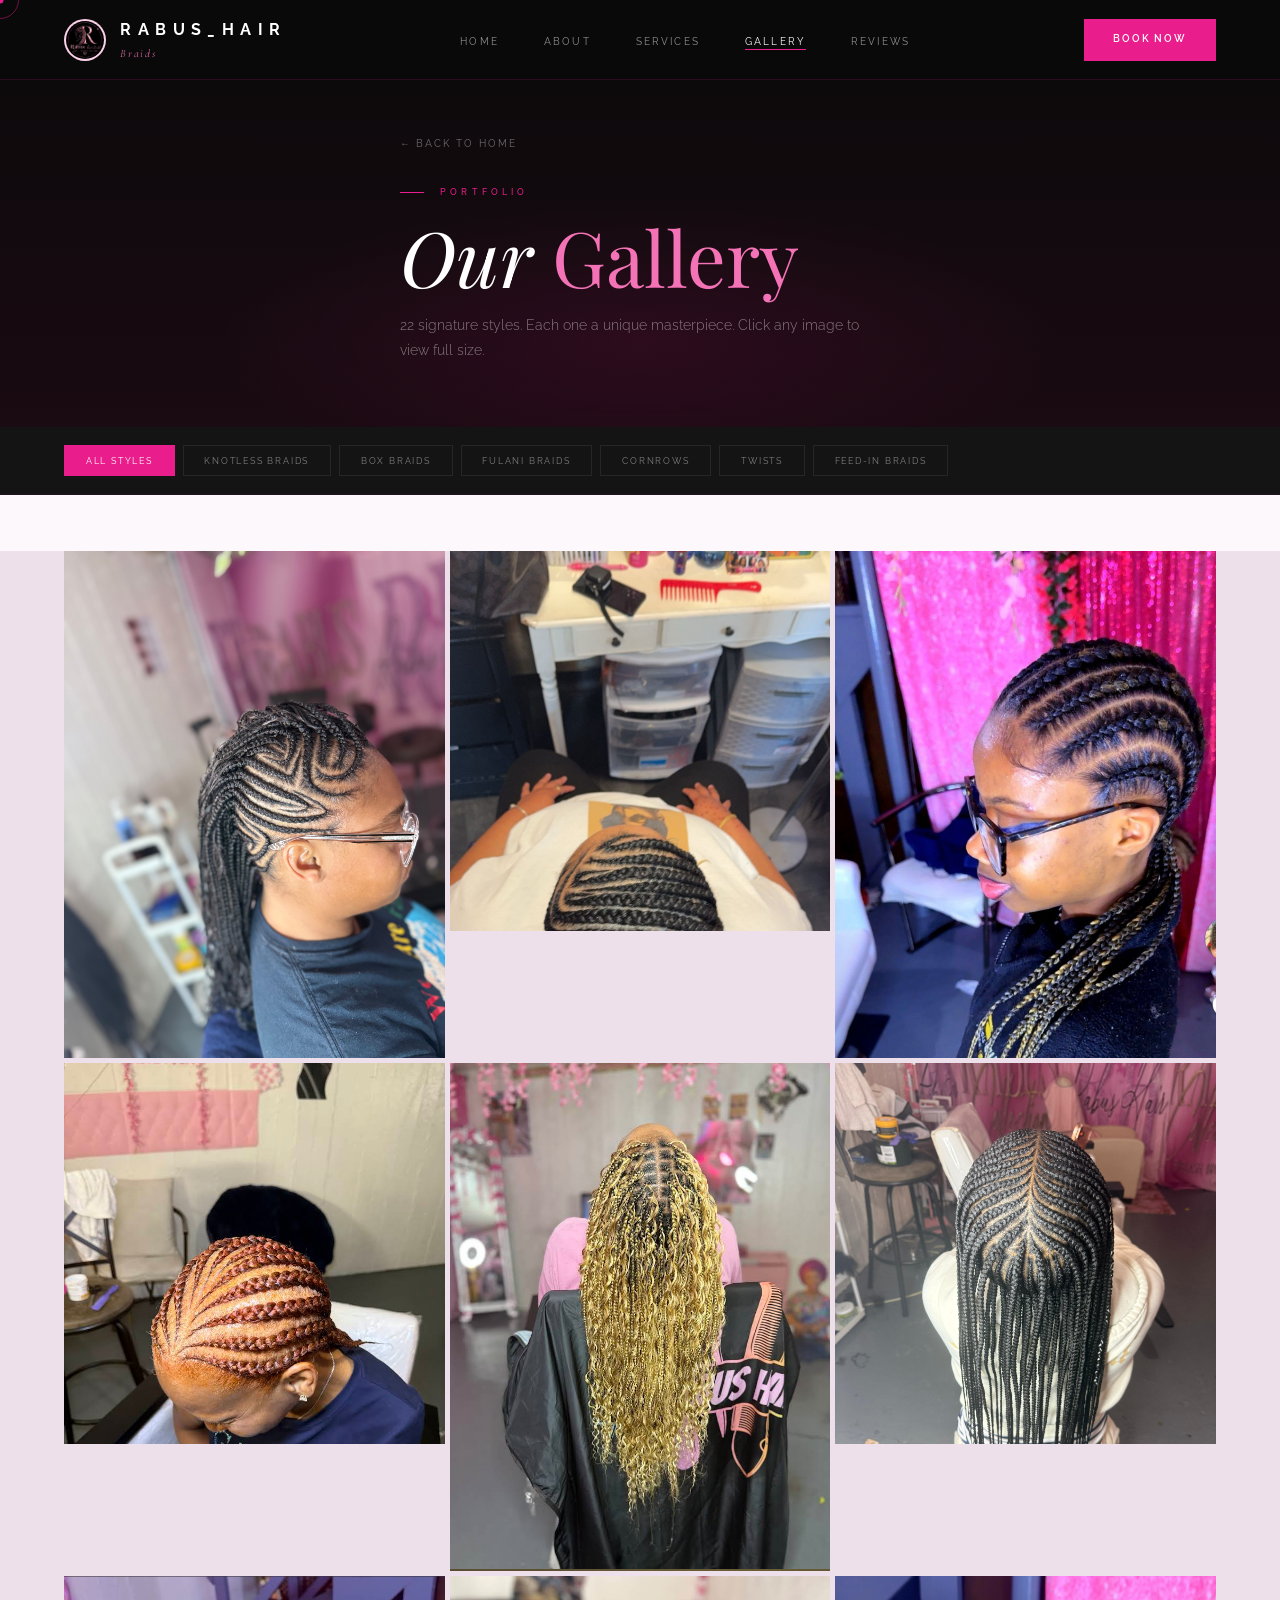
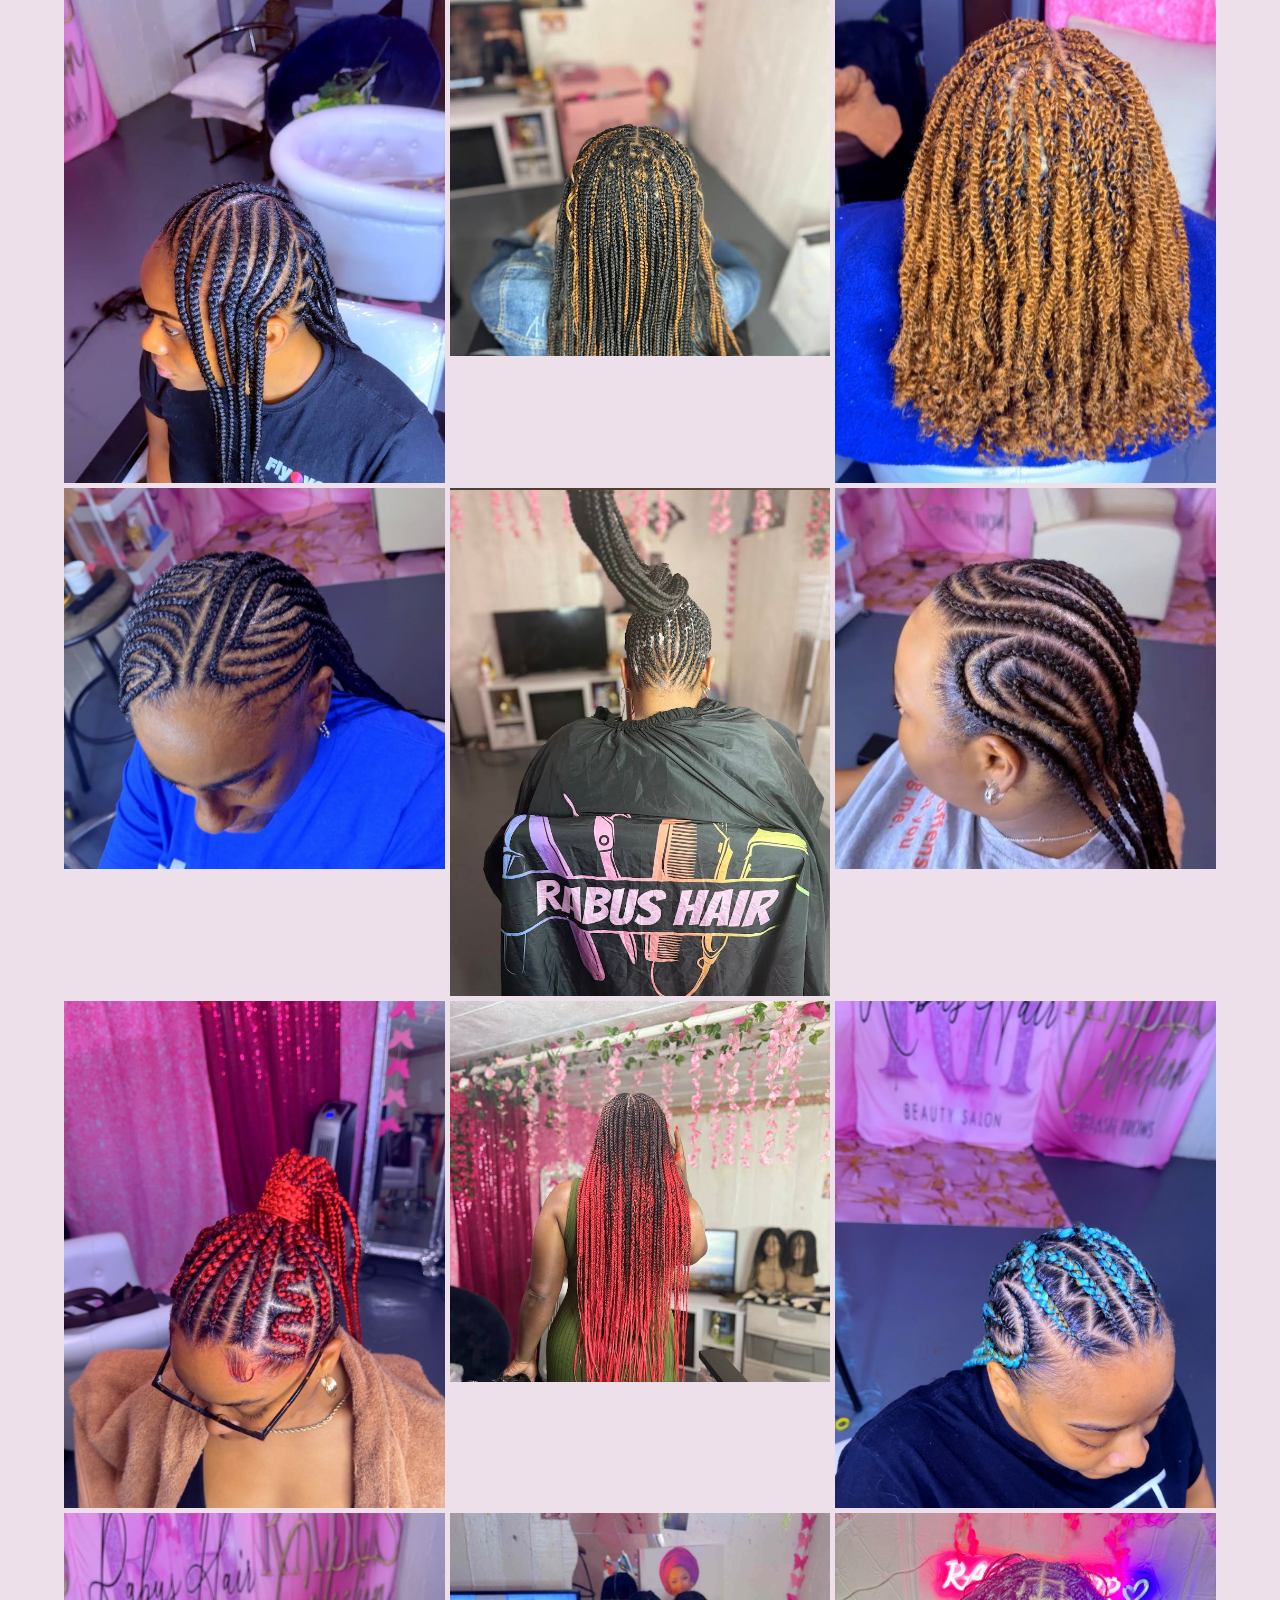
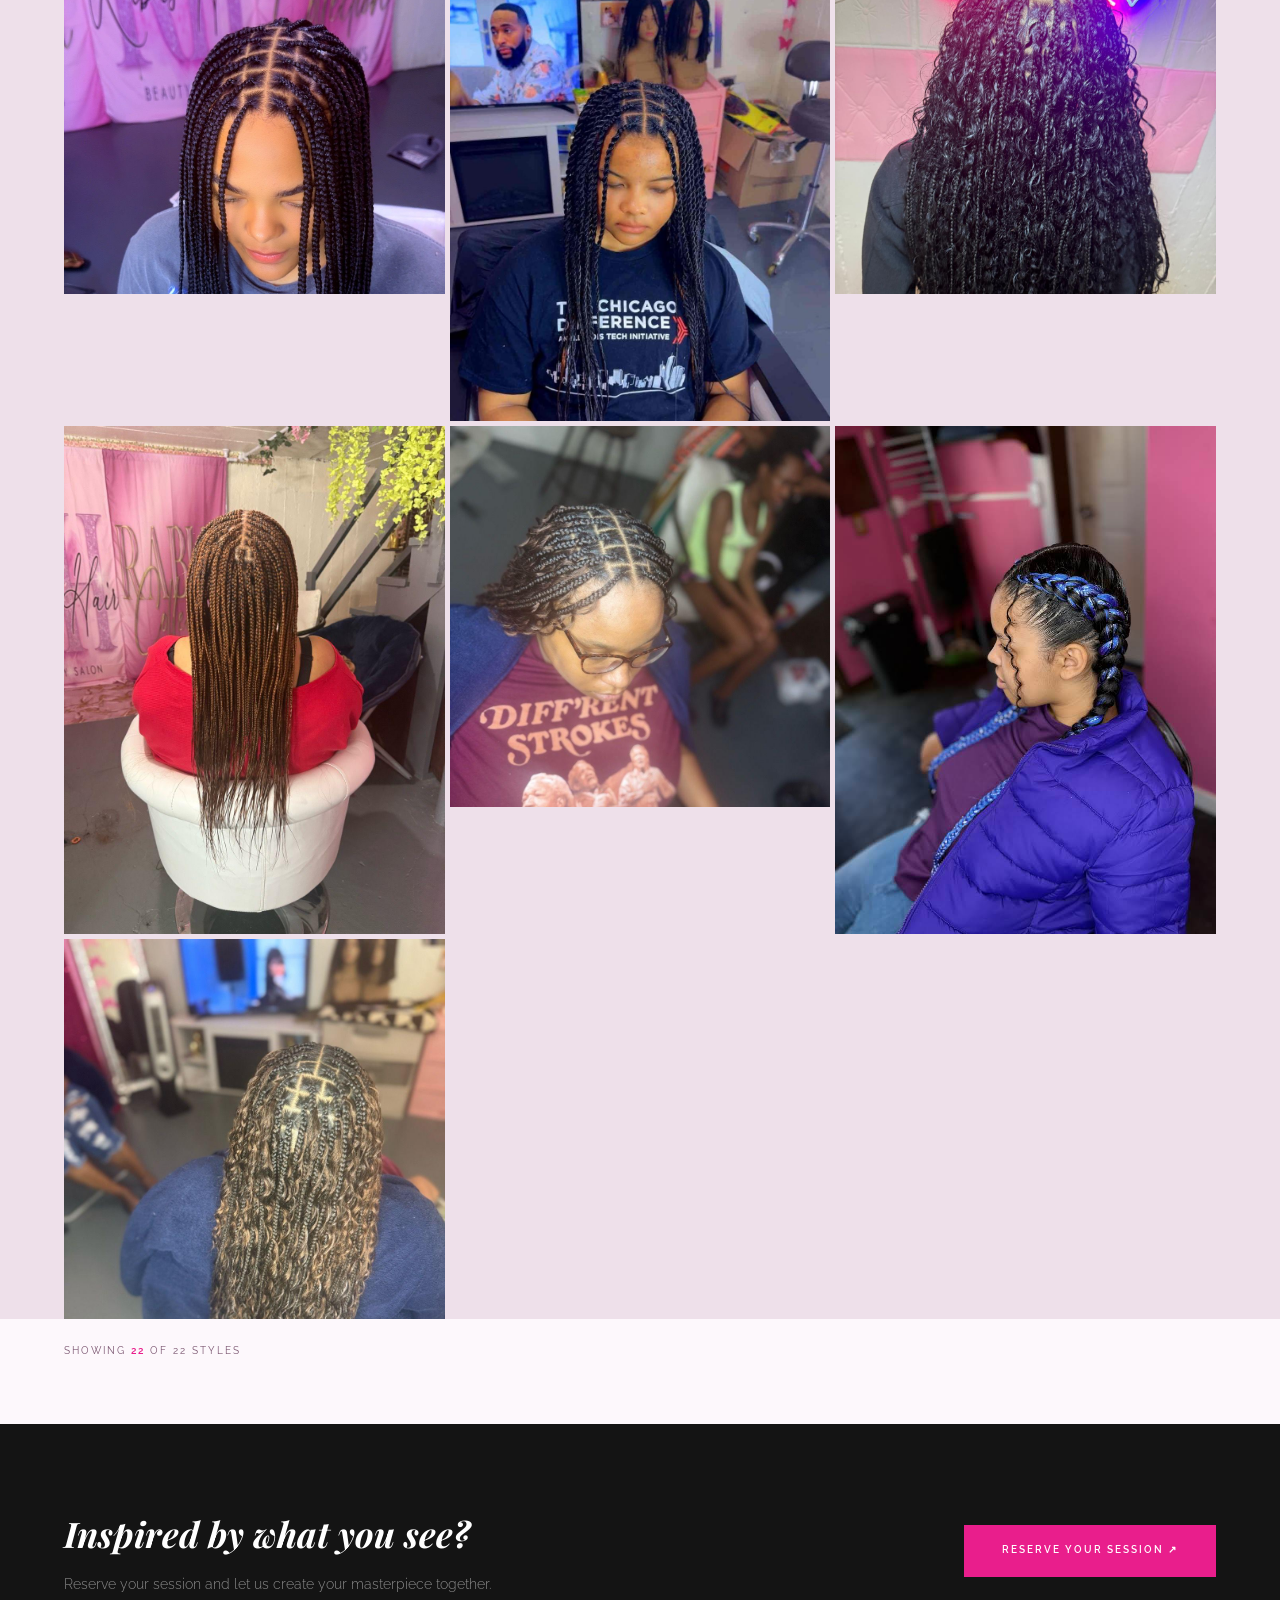
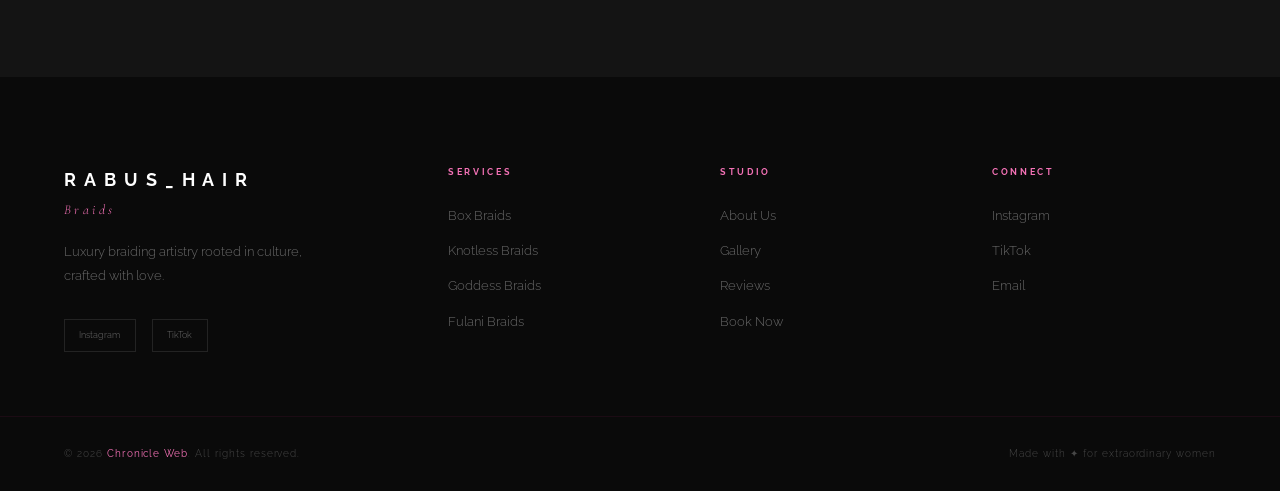
==== commit 6f488aed: "Update gallery.html" ====
--- a/gallery.html
+++ b/gallery.html
@@ -27,8 +27,8 @@
         <div class="nav-logo-fallback">R</div>
       </div>
       <div class="nav-logo-text">
-        <span class="logo-name">RABUS</span>
-        <span class="logo-tag">Hair Braids</span>
+        <span class="logo-name">Rabus_Hair</span>
+        <span class="logo-tag">Braids</span>
       </div>
     </a>
     <ul class="nav-links">
@@ -251,10 +251,10 @@
     <div class="footer-top">
       <div class="wrap footer-grid">
         <div class="ft-brand">
-          <a href="index.html" class="ft-logo"><span>RABUS</span><em>Hair Braids</em></a>
+          <a href="index.html" class="ft-logo"><span>Rabus_Hair</span><em>Braids</em></a>
           <p>Luxury braiding artistry rooted in culture, crafted with love.</p>
           <div class="ft-social">
-            <a href="#">Instagram</a><a href="#">TikTok</a><a href="#">Pinterest</a>
+            <a href="https://www.instagram.com/Rabus_hair">Instagram</a><a href="https://www.tiktok.com/@Rabus_hair">TikTok</a>
           </div>
         </div>
         <div class="ft-col">
@@ -273,15 +273,15 @@
         </div>
         <div class="ft-col">
           <h4>Connect</h4>
-          <a href="#">Instagram</a>
-          <a href="#">TikTok</a>
+          <a href="https://www.instagram.com/Rabus_hair">Instagram</a>
+          <a href="https://www.tiktok.com/@Rabus_hair">TikTok</a>
           <a href="/cdn-cgi/l/email-protection#8ce4e9e0e0e3ccfeedeef9ffeefeede5e8ffa2efe3e1">Email</a>
         </div>
       </div>
     </div>
     <div class="footer-bottom">
       <div class="wrap footer-btm">
-        <span>© 2025 <strong>Rabus Hair Braids</strong>. All rights reserved.</span>
+        <span>© 2026 <strong>Chronicle Web</strong>. All rights reserved.</span>
         <span>Made with ✦ for extraordinary women</span>
       </div>
     </div>
@@ -289,4 +289,4 @@
 
   <!-- MOBILE BOTTOM NAV — Gallery active -->
 
-  <script+  <script
--- a/styles.css
+++ b/styles.css
@@ -26,8 +26,8 @@
   --ease: cubic-bezier(0.16, 1, 0.3, 1);
 }
 
-html { scroll-behavior: smooth; }
-body { background: var(--off); color: var(--text); font-family: var(--fr); font-weight: 300; line-height: 1.7; overflow-x: hidden; cursor: none; }
+html { scroll-behavior: smooth; overflow-x: hidden; }
+body { background: var(--off); color: var(--text); font-family: var(--fr); font-weight: 300; line-height: 1.7; overflow-x: hidden; cursor: none; max-width: 100vw; }
 ::-webkit-scrollbar { width: 3px; }
 ::-webkit-scrollbar-thumb { background: var(--pink); border-radius: 2px; }
 .wrap { max-width: 1280px; margin: 0 auto; padding: 0 4rem; }
@@ -39,8 +39,7 @@
 @keyframes loaderOut { to { opacity: 0; visibility: hidden; pointer-events: none; } }
 .loader.done { opacity: 0; visibility: hidden; pointer-events: none; animation: none; }
 .loader-box { text-align: center; }
-.loader-r { font-family: var(--fp); font-size: 5rem; color: var(--pink); line-height: 1; margin-bottom: 0.8rem; animation: fadeUp 0.8s var(--ease) 0.2s both; }
-.loader-name { font-family: var(--fr); font-size: 1rem; font-weight: 500; letter-spacing: 0.5em; text-transform: uppercase; color: var(--white); animation: fadeUp 0.8s var(--ease) 0.4s both; }
+.loader-logo { width: 160px; height: 160px; object-fit: contain; margin: 0 auto 1.2rem; animation: fadeUp 0.8s var(--ease) 0.2s both; }
 .loader-bar-wrap { width: 160px; height: 2px; background: rgba(255,255,255,0.1); margin: 1.5rem auto 1rem; overflow: hidden; }
 .loader-bar-fill { height: 100%; background: linear-gradient(90deg, var(--pink), var(--pink-light)); width: 0; animation: barGrow 2s var(--ease) 0.5s forwards; }
 @keyframes barGrow { to { width: 100%; } }
@@ -103,7 +102,7 @@
 .mob-link:hover, .mob-book { color: var(--pink-light); }
 
 /* ===== HERO ===== */
-#hero { min-height: 100vh; background: linear-gradient(135deg, #0A0A0A 0%, #1C0A14 60%, #0A0A0A 100%); position: relative; display: flex; align-items: center; padding: 8rem 4rem 5rem; overflow: hidden; }
+#hero { min-height: 100vh; background: linear-gradient(135deg, #0A0A0A 0%, #1C0A14 60%, #0A0A0A 100%); position: relative; display: flex; align-items: center; padding: 8rem 4rem 5rem; overflow: hidden; width: 100%; }
 #hero::before { content: ''; position: absolute; inset: 0; background: radial-gradient(ellipse 60% 70% at 70% 50%, rgba(233,30,140,0.18) 0%, transparent 60%); pointer-events: none; }
 .hero-inner { position: relative; z-index: 1; max-width: 1280px; width: 100%; margin: 0 auto; display: grid; grid-template-columns: 1fr 1fr; gap: 5rem; align-items: center; }
 .hero-tag { display: flex; align-items: center; gap: 1rem; margin-bottom: 2.5rem; animation: fadeUp 0.9s var(--ease) 0.4s both; }
@@ -168,11 +167,11 @@
 
 /* ===== STATS BAND ===== */
 .stats-band { background: var(--pink); padding: 3rem 0; }
-.stats-row { display: flex; align-items: center; justify-content: center; gap: 4rem; }
-.s-item { text-align: center; }
-.s-num { font-family: var(--fp); font-size: 2.8rem; font-style: italic; color: var(--white); line-height: 1; }
+.stats-row { display: flex; align-items: center; justify-content: center; gap: 2rem; flex-wrap: wrap; padding: 0 2rem; max-width: 100%; }
+.s-item { text-align: center; min-width: 80px; }
+.s-num { font-family: var(--fp); font-size: clamp(1.4rem,3.5vw,2.8rem); font-style: italic; color: var(--white); line-height: 1; }
 .s-lbl { font-family: var(--fr); font-size: 0.58rem; font-weight: 400; letter-spacing: 0.2em; text-transform: uppercase; color: rgba(255,255,255,0.7); margin-top: 0.4rem; }
-.s-div { width: 1px; height: 50px; background: rgba(255,255,255,0.2); }
+.s-div { width: 1px; height: 50px; background: rgba(255,255,255,0.2); flex-shrink: 0; }
 
 /* ===== SERVICES ===== */
 #services { background: var(--black); }
@@ -253,10 +252,10 @@
 .bk-form::before { content: ''; position: absolute; top: 0; left: 0; right: 0; height: 3px; background: linear-gradient(90deg, var(--pink), var(--pink-light)); }
 .f-group { margin-bottom: 1.3rem; }
 .f-row { display: grid; grid-template-columns: 1fr 1fr; gap: 1rem; }
-label { display: block; font-family: var(--fr); font-size: 0.6rem; font-weight: 600; letter-spacing: 0.18em; text-transform: uppercase; color: var(--text2); margin-bottom: 0.5rem; }
-input, select, textarea { width: 100%; background: #F8F6FF; border: 1.5px solid transparent; color: var(--text); font-family: var(--fr); font-size: 0.85rem; font-weight: 300; padding: 0.9rem 1rem; outline: none; transition: border-color 0.3s, background 0.3s; -webkit-appearance: none; }
-input::placeholder, textarea::placeholder { color: #B0ABCC; }
-input:focus, select:focus, textarea:focus { border-color: var(--pink); background: var(--white); }
+label:not(.consent-label) { display: block; font-family: var(--fr); font-size: 0.6rem; font-weight: 600; letter-spacing: 0.18em; text-transform: uppercase; color: var(--text2); margin-bottom: 0.5rem; }
+input:not([type="checkbox"]), select, textarea { width: 100%; background: #F8F6FF; border: 1.5px solid transparent; color: var(--text); font-family: var(--fr); font-size: 0.85rem; font-weight: 300; padding: 0.9rem 1rem; outline: none; transition: border-color 0.3s, background 0.3s; -webkit-appearance: none; }
+input:not([type="checkbox"])::placeholder, textarea::placeholder { color: #B0ABCC; }
+input:not([type="checkbox"]):focus, select:focus, textarea:focus { border-color: var(--pink); background: var(--white); }
 select option { background: var(--white); color: var(--text); }
 textarea { resize: vertical; min-height: 100px; }
 .bk-submit { width: 100%; background: var(--pink); color: var(--white); border: none; padding: 1.1rem; font-family: var(--fr); font-size: 0.65rem; font-weight: 600; letter-spacing: 0.22em; text-transform: uppercase; cursor: pointer; display: flex; align-items: center; justify-content: center; gap: 0.8rem; transition: background 0.3s, transform 0.2s; margin-top: 0.5rem; }
@@ -287,14 +286,14 @@
 .ft-logo span { font-family: var(--fr); font-size: 1.1rem; font-weight: 700; letter-spacing: 0.45em; text-transform: uppercase; color: var(--white); }
 .ft-logo em   { font-family: var(--fc); font-size: 0.85rem; font-style: italic; color: var(--pink-light); letter-spacing: 0.25em; margin-top: 0.15rem; }
 .ft-brand p   { font-size: 0.82rem; color: rgba(255,255,255,0.38); line-height: 1.8; max-width: 280px; margin-bottom: 2rem; }
-.ft-social { display: flex; gap: 1rem; }
+.ft-social { display: flex; gap: 1rem; flex-wrap: wrap; }
 .ft-social a { font-family: var(--fr); font-size: 0.55rem; color: rgba(255,255,255,0.4); text-decoration: none; border: 1px solid rgba(255,255,255,0.1); padding: 0.5rem 0.9rem; transition: all 0.3s; }
 .ft-social a:hover { color: var(--pink-light); border-color: rgba(233,30,140,0.35); }
 .ft-col h4 { font-family: var(--fr); font-size: 0.56rem; font-weight: 700; letter-spacing: 0.3em; text-transform: uppercase; color: var(--pink-light); margin-bottom: 1.5rem; }
-.ft-col a  { display: block; font-size: 0.8rem; color: rgba(255,255,255,0.38); text-decoration: none; margin-bottom: 0.85rem; transition: color 0.3s; }
+.ft-col a  { display: block; font-size: 0.8rem; color: rgba(255,255,255,0.38); text-decoration: none; margin-bottom: 0.85rem; transition: color 0.3s; word-break: break-word; }
 .ft-col a:hover { color: var(--white); }
 .footer-bottom { padding: 1.8rem 0; }
-.footer-btm { display: flex; justify-content: space-between; align-items: center; font-family: var(--fr); font-size: 0.6rem; letter-spacing: 0.1em; color: rgba(255,255,255,0.25); }
+.footer-btm { display: flex; justify-content: space-between; align-items: center; font-family: var(--fr); font-size: 0.6rem; letter-spacing: 0.1em; color: rgba(255,255,255,0.25); flex-wrap: wrap; gap: 0.5rem; }
 .footer-btm strong { color: var(--pink-light); font-weight: 400; }
 
 /* ===== TOAST ===== */
@@ -334,25 +333,42 @@
   .footer-btm { flex-direction: column; gap: 0.6rem; text-align: center; }
   .s-div { display: none; }
 }
+
 @media (max-width: 768px) {
-  .wrap { padding: 0 1.5rem; }
-  nav#nav { padding: 1.2rem 1.5rem; }
-  nav#nav.scrolled { padding: 1rem 1.5rem; }
+  .wrap { padding: 0 1.2rem; }
+  nav#nav { padding: 1.2rem 1.2rem; }
+  nav#nav.scrolled { padding: 1rem 1.2rem; }
   section { padding: 5rem 0; }
-  #hero { padding: 6.5rem 1.5rem 4rem; }
-  .hero-scroll-hint { left: 1.5rem; }
+  #hero { padding: 6.5rem 1.2rem 4rem; }
+  .hero-scroll-hint { display: none; }
   .hero-photo-wrap { max-width: 100%; }
   .hero-actions { flex-wrap: wrap; gap: 1rem; }
   .svc-grid { grid-template-columns: 1fr; }
   .rv-top, .rv-bottom { grid-template-columns: 1fr; }
   .f-row { grid-template-columns: 1fr; }
-  .bk-form { padding: 1.8rem; }
-  .footer-grid { grid-template-columns: 1fr 1fr; }
+  .bk-form { padding: 1.5rem; }
+  .footer-grid { grid-template-columns: 1fr; gap: 2rem; }
+  .footer-btm { flex-direction: column; gap: 0.5rem; text-align: center; }
   .call-btn { width: 100%; justify-content: center; }
   .call-number { font-size: 1.2rem; }
   .toast { right: 1rem; left: 1rem; min-width: unset; max-width: none; bottom: 1.5rem; }
   .pillars { grid-template-columns: 1fr; }
   .gp-card.big { grid-column: span 2; aspect-ratio: 1; }
+  .stats-row { gap: 1.5rem; }
+  .s-div { display: none; }
+  .about-imgs { padding: 2rem 0 4.5rem; }
+  .gp-grid { grid-template-columns: 1fr 1fr; }
+  .success-box { padding: 2.5rem 1.5rem; }
+  .call-box { padding: 1.8rem; }
+}
+
+@media (max-width: 480px) {
+  .wrap { padding: 0 1rem; }
+  .hero-title { font-size: clamp(2.8rem,10vw,4rem); }
+  .stats-row { gap: 1rem; }
+  .gp-grid { grid-template-columns: 1fr 1fr; }
+  .rv-top, .rv-bottom { grid-template-columns: 1fr; }
+  .bk-form { padding: 1.2rem; }
 }
 
 /* ===== ABOUT IMAGE FALLBACK ===== */
@@ -385,3 +401,42 @@
 }
 .receipt-call-btn:hover { background: var(--pink-dark); transform: translateY(-1px); }
 .receipt-call-btn svg { flex-shrink: 0; }
+
+/* ===== CONSENT CHECKBOX ===== */
+.consent-group { margin-bottom: 1.5rem; }
+.consent-label {
+  display: flex;
+  align-items: flex-start;
+  gap: 0.8rem;
+  cursor: pointer;
+  background: #FFF0F8;
+  padding: 1rem;
+  border: 1.5px solid var(--pink);
+  border-radius: 6px;
+  line-height: 1.6;
+}
+.consent-label input[type="checkbox"] {
+  -webkit-appearance: checkbox;
+  appearance: checkbox;
+  width: 20px;
+  height: 20px;
+  min-width: 20px;
+  min-height: 20px;
+  margin: 0;
+  margin-top: 2px;
+  padding: 0;
+  flex-shrink: 0;
+  cursor: pointer;
+  accent-color: var(--pink);
+  background: var(--white);
+  border: 2px solid var(--pink);
+}
+.consent-label span {
+  flex: 1;
+  font-family: var(--fr);
+  font-size: 0.82rem;
+  font-weight: 500;
+  color: var(--text);
+  letter-spacing: 0;
+  text-transform: none;
+}
